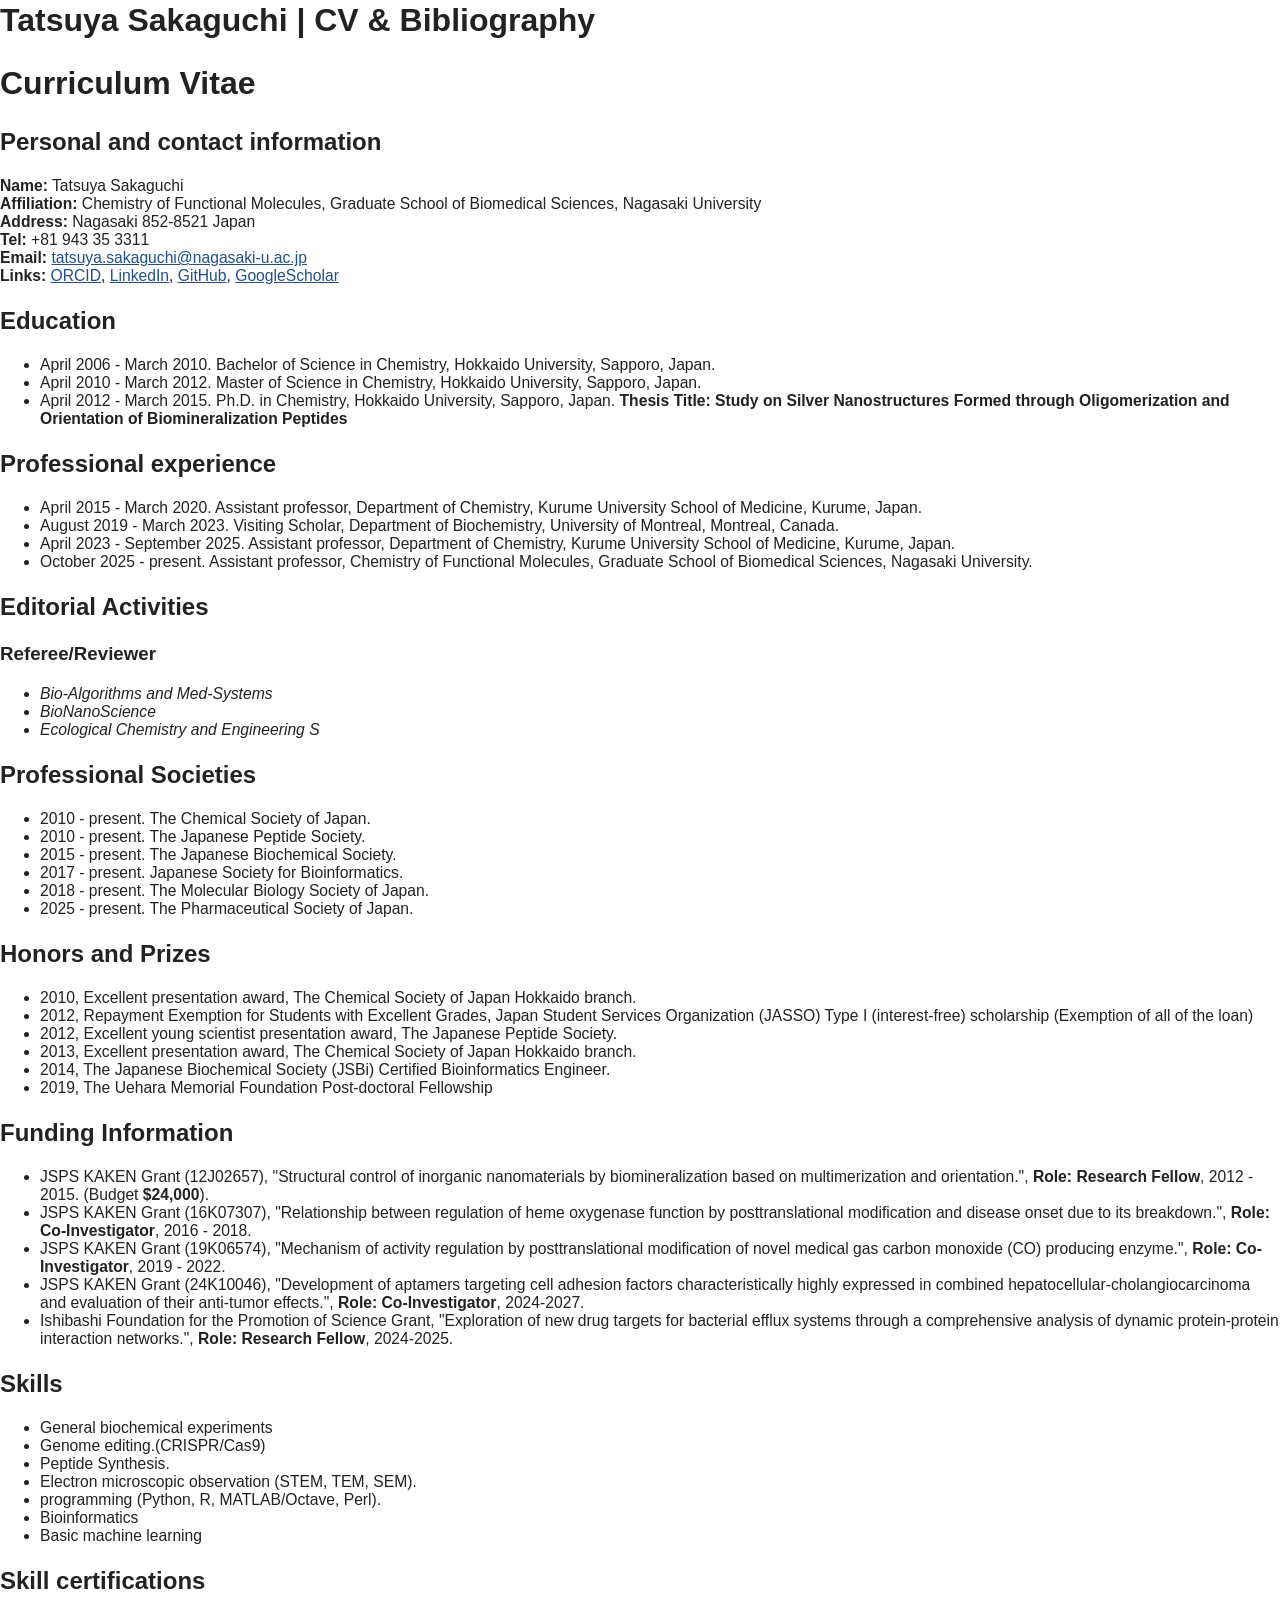
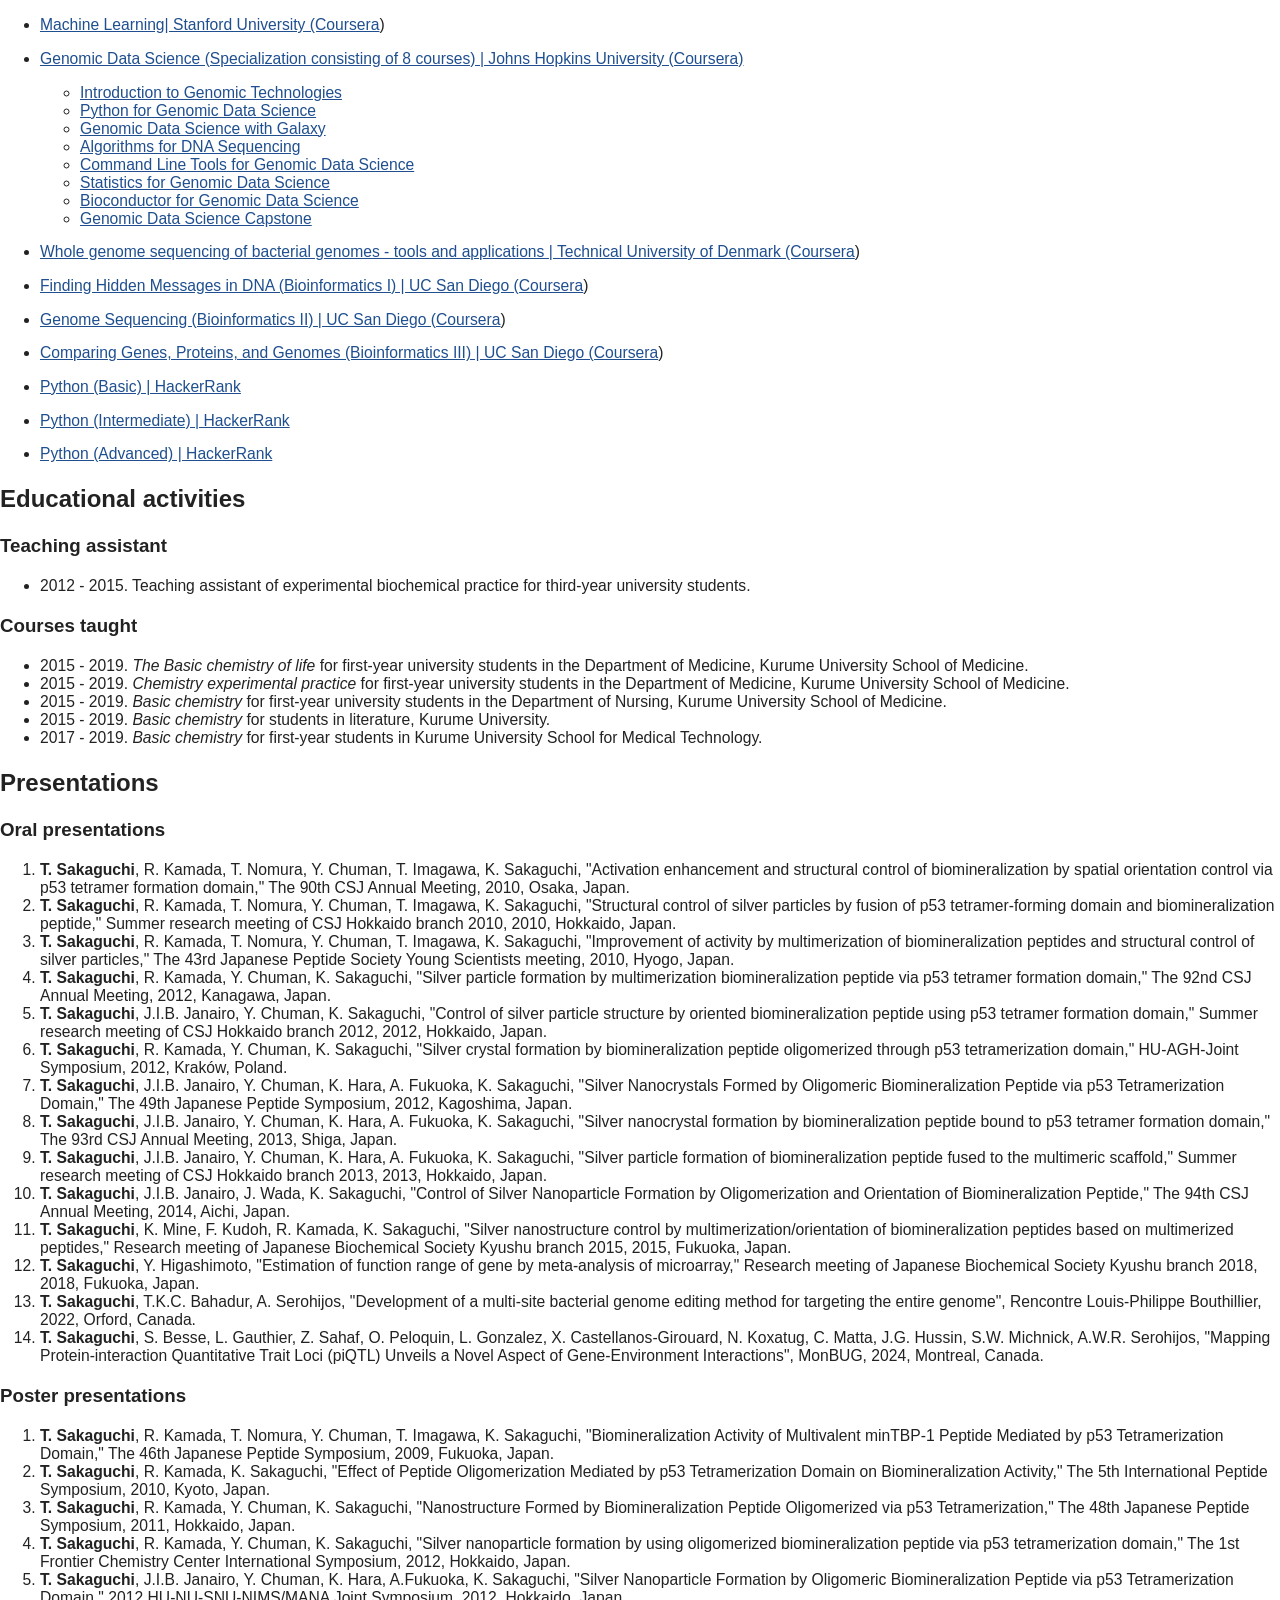
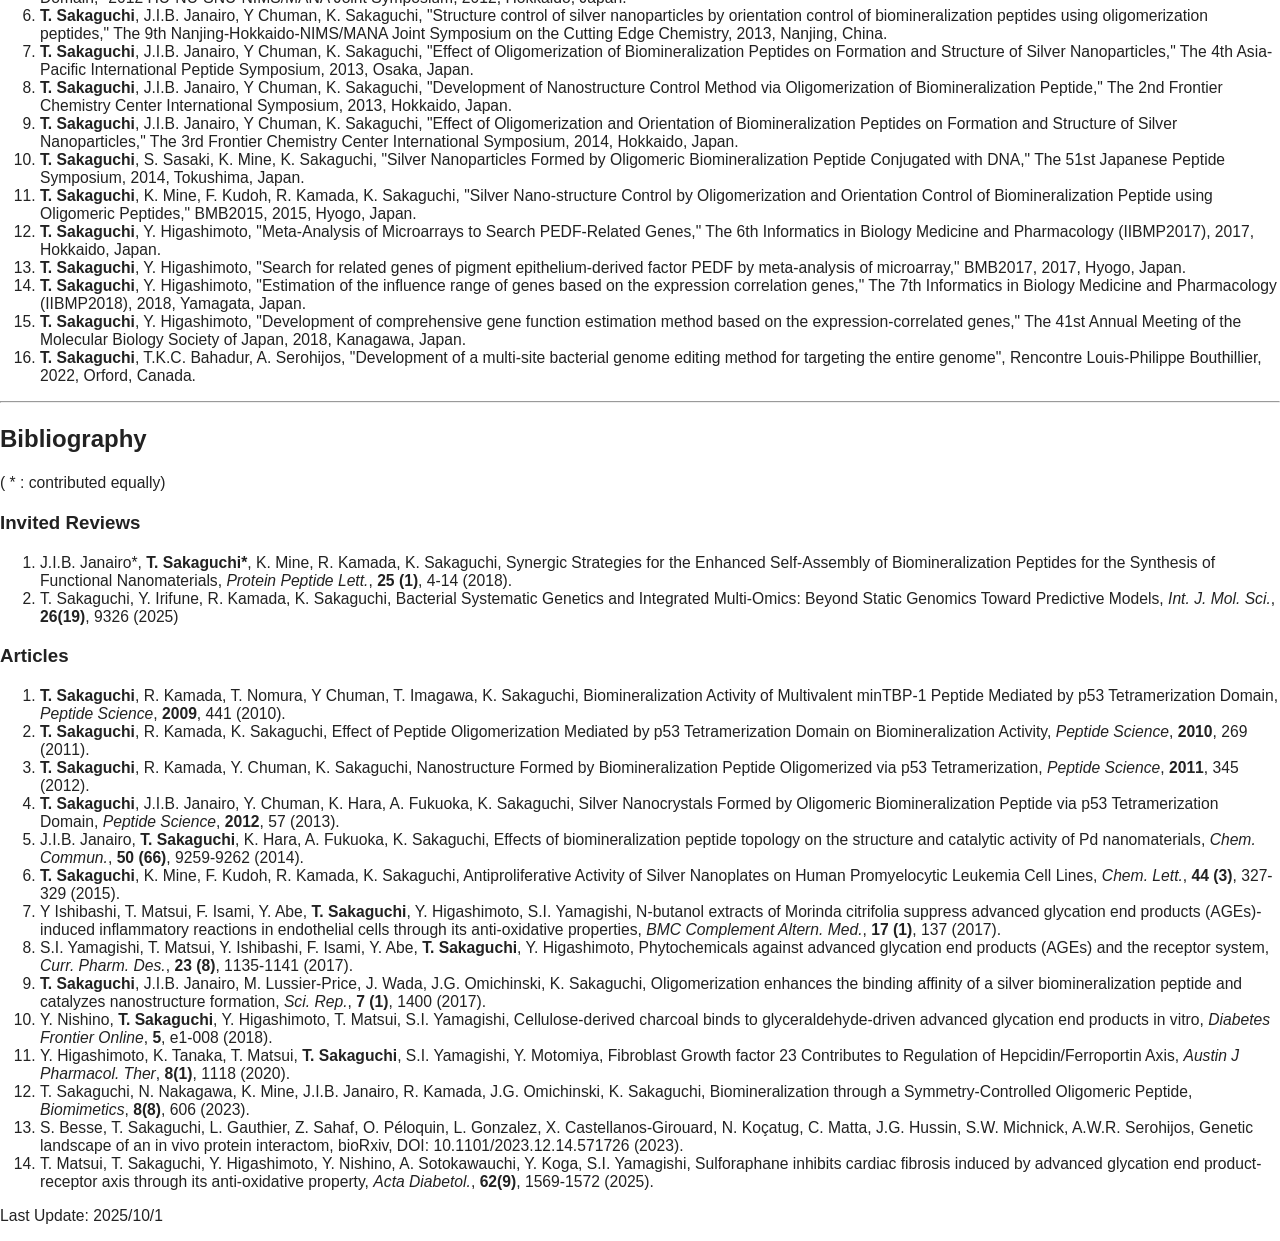
==== cv.html @ 6a6b0a1c "Auto-update cv.html from CV_Bib.md" ====
<!DOCTYPE html>
<html xmlns="http://www.w3.org/1999/xhtml" lang="" xml:lang="">
<head>
  <meta charset="utf-8" />
  <meta name="generator" content="pandoc" />
  <meta name="viewport" content="width=device-width, initial-scale=1.0, user-scalable=yes" />
  <title>Tatsuya Sakaguchi | CV &amp; Bibliography</title>
  <style>
    code{white-space: pre-wrap;}
    span.smallcaps{font-variant: small-caps;}
    div.columns{display: flex; gap: min(4vw, 1.5em);}
    div.column{flex: auto; overflow-x: auto;}
    div.hanging-indent{margin-left: 1.5em; text-indent: -1.5em;}
    /* The extra [class] is a hack that increases specificity enough to
       override a similar rule in reveal.js */
    ul.task-list[class]{list-style: none;}
    ul.task-list li input[type="checkbox"] {
      font-size: inherit;
      width: 0.8em;
      margin: 0 0.8em 0.2em -1.6em;
      vertical-align: middle;
    }
    .display.math{display: block; text-align: center; margin: 0.5rem auto;}
  </style>
  <link rel="stylesheet" href="cv.css" />
</head>
<body>
<header id="title-block-header">
<h1 class="title">Tatsuya Sakaguchi | CV &amp; Bibliography</h1>
</header>
<h1 id="curriculum-vitae">Curriculum Vitae</h1>
<h2 id="personal-and-contact-information">Personal and contact
information</h2>
<p><strong>Name:</strong> Tatsuya Sakaguchi<br />
<strong>Affiliation:</strong> Chemistry of Functional Molecules,
Graduate School of Biomedical Sciences, Nagasaki University<br />
<strong>Address:</strong> Nagasaki 852-8521 Japan<br />
<strong>Tel:</strong> +81 943 35 3311<br />
<strong>Email:</strong> <a
href="mailto:tatsuya.sakaguchi@nagasaki-u.ac.jp">tatsuya.sakaguchi@nagasaki-u.ac.jp</a><br />
<strong>Links:</strong> <a
href="https://orcid.org/0000-0002-5899-9297">ORCID</a>, <a
href="www.linkedin.com/in/tatsuya-sakauchi">LinkedIn</a>, <a
href="https://github.com/ttyskg">GitHub</a>, <a
href="https://scholar.google.co.jp/citations?user=iegt9uoAAAAJ">GoogleScholar</a></p>
<h2 id="education">Education</h2>
<ul>
<li>April 2006 - March 2010. Bachelor of Science in Chemistry, Hokkaido
University, Sapporo, Japan.</li>
<li>April 2010 - March 2012. Master of Science in Chemistry, Hokkaido
University, Sapporo, Japan.</li>
<li>April 2012 - March 2015. Ph.D. in Chemistry, Hokkaido University,
Sapporo, Japan. <strong>Thesis Title: Study on Silver Nanostructures
Formed through Oligomerization and Orientation of Biomineralization
Peptides</strong></li>
</ul>
<h2 id="professional-experience">Professional experience</h2>
<ul>
<li>April 2015 - March 2020. Assistant professor, Department of
Chemistry, Kurume University School of Medicine, Kurume, Japan.</li>
<li>August 2019 - March 2023. Visiting Scholar, Department of
Biochemistry, University of Montreal, Montreal, Canada.</li>
<li>April 2023 - September 2025. Assistant professor, Department of
Chemistry, Kurume University School of Medicine, Kurume, Japan.</li>
<li>October 2025 - present. Assistant professor, Chemistry of Functional
Molecules, Graduate School of Biomedical Sciences, Nagasaki
University.</li>
</ul>
<h2 id="editorial-activities">Editorial Activities</h2>
<h3 id="refereereviewer">Referee/Reviewer</h3>
<ul>
<li><em>Bio-Algorithms and Med-Systems</em></li>
<li><em>BioNanoScience</em></li>
<li><em>Ecological Chemistry and Engineering S</em></li>
</ul>
<h2 id="professional-societies">Professional Societies</h2>
<ul>
<li>2010 - present. The Chemical Society of Japan.</li>
<li>2010 - present. The Japanese Peptide Society.</li>
<li>2015 - present. The Japanese Biochemical Society.</li>
<li>2017 - present. Japanese Society for Bioinformatics.</li>
<li>2018 - present. The Molecular Biology Society of Japan.</li>
<li>2025 - present. The Pharmaceutical Society of Japan.</li>
</ul>
<h2 id="honors-and-prizes">Honors and Prizes</h2>
<ul>
<li>2010, Excellent presentation award, The Chemical Society of Japan
Hokkaido branch.</li>
<li>2012, Repayment Exemption for Students with Excellent Grades, Japan
Student Services Organization (JASSO) Type I (interest-free) scholarship
(Exemption of all of the loan)</li>
<li>2012, Excellent young scientist presentation award, The Japanese
Peptide Society.</li>
<li>2013, Excellent presentation award, The Chemical Society of Japan
Hokkaido branch.</li>
<li>2014, The Japanese Biochemical Society (JSBi) Certified
Bioinformatics Engineer.</li>
<li>2019, The Uehara Memorial Foundation Post-doctoral Fellowship</li>
</ul>
<h2 id="funding-information">Funding Information</h2>
<ul>
<li>JSPS KAKEN Grant (12J02657), "Structural control of inorganic
nanomaterials by biomineralization based on multimerization and
orientation.", <strong>Role: Research Fellow</strong>, 2012 - 2015.
(Budget <strong>$24,000</strong>).</li>
<li>JSPS KAKEN Grant (16K07307), "Relationship between regulation of
heme oxygenase function by posttranslational modification and disease
onset due to its breakdown.", <strong>Role: Co-Investigator</strong>,
2016 - 2018.</li>
<li>JSPS KAKEN Grant (19K06574), "Mechanism of activity regulation by
posttranslational modification of novel medical gas carbon monoxide (CO)
producing enzyme.", <strong>Role: Co-Investigator</strong>, 2019 -
2022.</li>
<li>JSPS KAKEN Grant (24K10046), "Development of aptamers targeting cell
adhesion factors characteristically highly expressed in combined
hepatocellular-cholangiocarcinoma and evaluation of their anti-tumor
effects.", <strong>Role: Co-Investigator</strong>, 2024-2027.</li>
<li>Ishibashi Foundation for the Promotion of Science Grant,
"Exploration of new drug targets for bacterial efflux systems through a
comprehensive analysis of dynamic protein-protein interaction
networks.", <strong>Role: Research Fellow</strong>, 2024-2025.</li>
</ul>
<h2 id="skills">Skills</h2>
<ul>
<li>General biochemical experiments</li>
<li>Genome editing.(CRISPR/Cas9)</li>
<li>Peptide Synthesis.</li>
<li>Electron microscopic observation (STEM, TEM, SEM).</li>
<li>programming (Python, R, MATLAB/Octave, Perl).</li>
<li>Bioinformatics</li>
<li>Basic machine learning</li>
</ul>
<h2 id="skill-certifications">Skill certifications</h2>
<ul>
<li><p><a
href="https://coursera.org/share/555e13f5c53b39d1564565a2376989f5">Machine
Learning| Stanford University (Coursera</a>)</p></li>
<li><p><a
href="https://coursera.org/share/0026b1db160a0f51dc5f18ba1e37bf10">Genomic
Data Science (Specialization consisting of 8 courses) | Johns Hopkins
University (Coursera)</a></p>
<ul>
<li><a
href="https://coursera.org/share/411399ad0ecf6afc83c25c286084ff5a">Introduction
to Genomic Technologies</a></li>
<li><a
href="https://coursera.org/share/435c62140ab21e4fa44a3760c6d1917c">Python
for Genomic Data Science</a></li>
<li><a
href="https://coursera.org/share/256ee3ba4477d8e5677bbd53b7688507">Genomic
Data Science with Galaxy</a></li>
<li><a
href="https://coursera.org/share/c247a90bef0ff24123c1c92ca2355e63">Algorithms
for DNA Sequencing</a></li>
<li><a
href="https://coursera.org/share/38b8c677314f036ce00c96ff87b96974">Command
Line Tools for Genomic Data Science</a></li>
<li><a
href="https://coursera.org/share/56e97c549a8aa336c4c48452f6c55dfa">Statistics
for Genomic Data Science</a></li>
<li><a
href="https://coursera.org/share/39947489026dad5bf0b75387b51fec2c">Bioconductor
for Genomic Data Science</a></li>
<li><a
href="https://coursera.org/share/0026b1db160a0f51dc5f18ba1e37bf10">Genomic
Data Science Capstone</a></li>
</ul></li>
<li><p><a
href="https://coursera.org/share/84c2e4783d71bb0bf38361c0967fff62">Whole
genome sequencing of bacterial genomes - tools and applications |
Technical University of Denmark (Coursera</a>)</p></li>
<li><p><a
href="https://coursera.org/share/7b7e7c73d77ac5893320697e92bee8b4">Finding
Hidden Messages in DNA (Bioinformatics I) | UC San Diego
(Coursera</a>)</p></li>
<li><p><a
href="https://coursera.org/share/50fd806c52b1050c6b750eed9b25a455">Genome
Sequencing (Bioinformatics II) | UC San Diego (Coursera</a>)</p></li>
<li><p><a
href="https://coursera.org/share/f47397903c3accbe3626493d7ee947cf">Comparing
Genes, Proteins, and Genomes (Bioinformatics III) | UC San Diego
(Coursera</a>)</p></li>
<li><p><a
href="https://www.hackerrank.com/certificates/8d0935bc870d">Python
(Basic) | HackerRank</a></p></li>
<li><p><a
href="https://www.hackerrank.com/certificates/78582e40bc74">Python
(Intermediate) | HackerRank</a></p></li>
<li><p><a
href="https://www.hackerrank.com/certificates/1b8d7ac1b7f7">Python
(Advanced) | HackerRank</a></p></li>
</ul>
<h2 id="educational-activities">Educational activities</h2>
<h3 id="teaching-assistant">Teaching assistant</h3>
<ul>
<li>2012 - 2015. Teaching assistant of experimental biochemical practice
for third-year university students.</li>
</ul>
<h3 id="courses-taught">Courses taught</h3>
<ul>
<li>2015 - 2019. <em>The Basic chemistry of life</em> for first-year
university students in the Department of Medicine, Kurume University
School of Medicine.</li>
<li>2015 - 2019. <em>Chemistry experimental practice</em> for first-year
university students in the Department of Medicine, Kurume University
School of Medicine.</li>
<li>2015 - 2019. <em>Basic chemistry</em> for first-year university
students in the Department of Nursing, Kurume University School of
Medicine.</li>
<li>2015 - 2019. <em>Basic chemistry</em> for students in literature,
Kurume University.</li>
<li>2017 - 2019. <em>Basic chemistry</em> for first-year students in
Kurume University School for Medical Technology.</li>
</ul>
<h2 id="presentations">Presentations</h2>
<h3 id="oral-presentations">Oral presentations</h3>
<ol type="1">
<li><strong>T. Sakaguchi</strong>, R. Kamada, T. Nomura, Y. Chuman, T.
Imagawa, K. Sakaguchi, "Activation enhancement and structural control of
biomineralization by spatial orientation control via p53 tetramer
formation domain," The 90th CSJ Annual Meeting, 2010, Osaka, Japan.</li>
<li><strong>T. Sakaguchi</strong>, R. Kamada, T. Nomura, Y. Chuman, T.
Imagawa, K. Sakaguchi, "Structural control of silver particles by fusion
of p53 tetramer-forming domain and biomineralization peptide," Summer
research meeting of CSJ Hokkaido branch 2010, 2010, Hokkaido,
Japan.</li>
<li><strong>T. Sakaguchi</strong>, R. Kamada, T. Nomura, Y. Chuman, T.
Imagawa, K. Sakaguchi, "Improvement of activity by multimerization of
biomineralization peptides and structural control of silver particles,"
The 43rd Japanese Peptide Society Young Scientists meeting, 2010, Hyogo,
Japan.</li>
<li><strong>T. Sakaguchi</strong>, R. Kamada, Y. Chuman, K. Sakaguchi,
"Silver particle formation by multimerization biomineralization peptide
via p53 tetramer formation domain," The 92nd CSJ Annual Meeting, 2012,
Kanagawa, Japan.</li>
<li><strong>T. Sakaguchi</strong>, J.I.B. Janairo, Y. Chuman, K.
Sakaguchi, "Control of silver particle structure by oriented
biomineralization peptide using p53 tetramer formation domain," Summer
research meeting of CSJ Hokkaido branch 2012, 2012, Hokkaido,
Japan.</li>
<li><strong>T. Sakaguchi</strong>, R. Kamada, Y. Chuman, K. Sakaguchi,
"Silver crystal formation by biomineralization peptide oligomerized
through p53 tetramerization domain," HU-AGH-Joint Symposium, 2012,
Kraków, Poland.</li>
<li><strong>T. Sakaguchi</strong>, J.I.B. Janairo, Y. Chuman, K. Hara,
A. Fukuoka, K. Sakaguchi, "Silver Nanocrystals Formed by Oligomeric
Biomineralization Peptide via p53 Tetramerization Domain," The 49th
Japanese Peptide Symposium, 2012, Kagoshima, Japan.</li>
<li><strong>T. Sakaguchi</strong>, J.I.B. Janairo, Y. Chuman, K. Hara,
A. Fukuoka, K. Sakaguchi, "Silver nanocrystal formation by
biomineralization peptide bound to p53 tetramer formation domain," The
93rd CSJ Annual Meeting, 2013, Shiga, Japan.</li>
<li><strong>T. Sakaguchi</strong>, J.I.B. Janairo, Y. Chuman, K. Hara,
A. Fukuoka, K. Sakaguchi, "Silver particle formation of
biomineralization peptide fused to the multimeric scaffold," Summer
research meeting of CSJ Hokkaido branch 2013, 2013, Hokkaido,
Japan.</li>
<li><strong>T. Sakaguchi</strong>, J.I.B. Janairo, J. Wada, K.
Sakaguchi, "Control of Silver Nanoparticle Formation by Oligomerization
and Orientation of Biomineralization Peptide," The 94th CSJ Annual
Meeting, 2014, Aichi, Japan.</li>
<li><strong>T. Sakaguchi</strong>, K. Mine, F. Kudoh, R. Kamada, K.
Sakaguchi, "Silver nanostructure control by multimerization/orientation
of biomineralization peptides based on multimerized peptides," Research
meeting of Japanese Biochemical Society Kyushu branch 2015, 2015,
Fukuoka, Japan.</li>
<li><strong>T. Sakaguchi</strong>, Y. Higashimoto, "Estimation of
function range of gene by meta-analysis of microarray," Research meeting
of Japanese Biochemical Society Kyushu branch 2018, 2018, Fukuoka,
Japan.</li>
<li><strong>T. Sakaguchi</strong>, T.K.C. Bahadur, A. Serohijos,
"Development of a multi-site bacterial genome editing method for
targeting the entire genome", Rencontre Louis-Philippe Bouthillier,
2022, Orford, Canada.</li>
<li><strong>T. Sakaguchi</strong>, S. Besse, L. Gauthier, Z. Sahaf, O.
Peloquin, L. Gonzalez, X. Castellanos-Girouard, N. Koxatug, C. Matta,
J.G. Hussin, S.W. Michnick, A.W.R. Serohijos, "Mapping
Protein-interaction Quantitative Trait Loci (piQTL) Unveils a Novel
Aspect of Gene-Environment Interactions", MonBUG, 2024, Montreal,
Canada.</li>
</ol>
<h3 id="poster-presentations">Poster presentations</h3>
<ol type="1">
<li><strong>T. Sakaguchi</strong>, R. Kamada, T. Nomura, Y. Chuman, T.
Imagawa, K. Sakaguchi, "Biomineralization Activity of Multivalent
minTBP-1 Peptide Mediated by p53 Tetramerization Domain," The 46th
Japanese Peptide Symposium, 2009, Fukuoka, Japan.</li>
<li><strong>T. Sakaguchi</strong>, R. Kamada, K. Sakaguchi, "Effect of
Peptide Oligomerization Mediated by p53 Tetramerization Domain on
Biomineralization Activity," The 5th International Peptide Symposium,
2010, Kyoto, Japan.</li>
<li><strong>T. Sakaguchi</strong>, R. Kamada, Y. Chuman, K. Sakaguchi,
"Nanostructure Formed by Biomineralization Peptide Oligomerized via p53
Tetramerization," The 48th Japanese Peptide Symposium, 2011, Hokkaido,
Japan.</li>
<li><strong>T. Sakaguchi</strong>, R. Kamada, Y. Chuman, K. Sakaguchi,
"Silver nanoparticle formation by using oligomerized biomineralization
peptide via p53 tetramerization domain," The 1st Frontier Chemistry
Center International Symposium, 2012, Hokkaido, Japan.</li>
<li><strong>T. Sakaguchi</strong>, J.I.B. Janairo, Y. Chuman, K. Hara,
A.Fukuoka, K. Sakaguchi, "Silver Nanoparticle Formation by Oligomeric
Biomineralization Peptide via p53 Tetramerization Domain," 2012
HU-NU-SNU-NIMS/MANA Joint Symposium, 2012, Hokkaido, Japan.</li>
<li><strong>T. Sakaguchi</strong>, J.I.B. Janairo, Y Chuman, K.
Sakaguchi, "Structure control of silver nanoparticles by orientation
control of biomineralization peptides using oligomerization peptides,"
The 9th Nanjing-Hokkaido-NIMS/MANA Joint Symposium on the Cutting Edge
Chemistry, 2013, Nanjing, China.</li>
<li><strong>T. Sakaguchi</strong>, J.I.B. Janairo, Y Chuman, K.
Sakaguchi, "Effect of Oligomerization of Biomineralization Peptides on
Formation and Structure of Silver Nanoparticles," The 4th Asia-Pacific
International Peptide Symposium, 2013, Osaka, Japan.</li>
<li><strong>T. Sakaguchi</strong>, J.I.B. Janairo, Y Chuman, K.
Sakaguchi, "Development of Nanostructure Control Method via
Oligomerization of Biomineralization Peptide," The 2nd Frontier
Chemistry Center International Symposium, 2013, Hokkaido, Japan.</li>
<li><strong>T. Sakaguchi</strong>, J.I.B. Janairo, Y Chuman, K.
Sakaguchi, "Effect of Oligomerization and Orientation of
Biomineralization Peptides on Formation and Structure of Silver
Nanoparticles," The 3rd Frontier Chemistry Center International
Symposium, 2014, Hokkaido, Japan.</li>
<li><strong>T. Sakaguchi</strong>, S. Sasaki, K. Mine, K. Sakaguchi,
"Silver Nanoparticles Formed by Oligomeric Biomineralization Peptide
Conjugated with DNA," The 51st Japanese Peptide Symposium, 2014,
Tokushima, Japan.</li>
<li><strong>T. Sakaguchi</strong>, K. Mine, F. Kudoh, R. Kamada, K.
Sakaguchi, "Silver Nano-structure Control by Oligomerization and
Orientation Control of Biomineralization Peptide using Oligomeric
Peptides," BMB2015, 2015, Hyogo, Japan.</li>
<li><strong>T. Sakaguchi</strong>, Y. Higashimoto, "Meta-Analysis of
Microarrays to Search PEDF-Related Genes," The 6th Informatics in
Biology Medicine and Pharmacology (IIBMP2017), 2017, Hokkaido,
Japan.</li>
<li><strong>T. Sakaguchi</strong>, Y. Higashimoto, "Search for related
genes of pigment epithelium-derived factor PEDF by meta-analysis of
microarray," BMB2017, 2017, Hyogo, Japan.</li>
<li><strong>T. Sakaguchi</strong>, Y. Higashimoto, "Estimation of the
influence range of genes based on the expression correlation genes," The
7th Informatics in Biology Medicine and Pharmacology (IIBMP2018), 2018,
Yamagata, Japan.</li>
<li><strong>T. Sakaguchi</strong>, Y. Higashimoto, "Development of
comprehensive gene function estimation method based on the
expression-correlated genes," The 41st Annual Meeting of the Molecular
Biology Society of Japan, 2018, Kanagawa, Japan.</li>
<li><strong>T. Sakaguchi</strong>, T.K.C. Bahadur, A. Serohijos,
"Development of a multi-site bacterial genome editing method for
targeting the entire genome", Rencontre Louis-Philippe Bouthillier,
2022, Orford, Canada.</li>
</ol>
<hr />
<h2 id="bibliography">Bibliography</h2>
<p>( * : contributed equally)</p>
<h3 id="invited-reviews">Invited Reviews</h3>
<ol type="1">
<li>J.I.B. Janairo*, <strong>T. Sakaguchi*</strong>, K. Mine, R. Kamada,
K. Sakaguchi, Synergic Strategies for the Enhanced Self-Assembly of
Biomineralization Peptides for the Synthesis of Functional
Nanomaterials, <em>Protein Peptide Lett.</em>, <strong>25 (1)</strong>,
4-14 (2018).</li>
<li>T. Sakaguchi, Y. Irifune, R. Kamada, K. Sakaguchi, Bacterial
Systematic Genetics and Integrated Multi-Omics: Beyond Static Genomics
Toward Predictive Models, <em>Int. J. Mol. Sci.</em>,
<strong>26(19)</strong>, 9326 (2025)</li>
</ol>
<h3 id="articles">Articles</h3>
<ol type="1">
<li><strong>T. Sakaguchi</strong>, R. Kamada, T. Nomura, Y Chuman, T.
Imagawa, K. Sakaguchi, Biomineralization Activity of Multivalent
minTBP-1 Peptide Mediated by p53 Tetramerization Domain, <em>Peptide
Science</em>, <strong>2009</strong>, 441 (2010).</li>
<li><strong>T. Sakaguchi</strong>, R. Kamada, K. Sakaguchi, Effect of
Peptide Oligomerization Mediated by p53 Tetramerization Domain on
Biomineralization Activity, <em>Peptide Science</em>,
<strong>2010</strong>, 269 (2011).</li>
<li><strong>T. Sakaguchi</strong>, R. Kamada, Y. Chuman, K. Sakaguchi,
Nanostructure Formed by Biomineralization Peptide Oligomerized via p53
Tetramerization, <em>Peptide Science</em>, <strong>2011</strong>, 345
(2012).</li>
<li><strong>T. Sakaguchi</strong>, J.I.B. Janairo, Y. Chuman, K. Hara,
A. Fukuoka, K. Sakaguchi, Silver Nanocrystals Formed by Oligomeric
Biomineralization Peptide via p53 Tetramerization Domain, <em>Peptide
Science</em>, <strong>2012</strong>, 57 (2013).</li>
<li>J.I.B. Janairo, <strong>T. Sakaguchi</strong>, K. Hara, A. Fukuoka,
K. Sakaguchi, Effects of biomineralization peptide topology on the
structure and catalytic activity of Pd nanomaterials, <em>Chem.
Commun.</em>, <strong>50 (66)</strong>, 9259-9262 (2014).</li>
<li><strong>T. Sakaguchi</strong>, K. Mine, F. Kudoh, R. Kamada, K.
Sakaguchi, Antiproliferative Activity of Silver Nanoplates on Human
Promyelocytic Leukemia Cell Lines, <em>Chem. Lett.</em>, <strong>44
(3)</strong>, 327-329 (2015).</li>
<li>Y Ishibashi, T. Matsui, F. Isami, Y. Abe, <strong>T.
Sakaguchi</strong>, Y. Higashimoto, S.I. Yamagishi, N-butanol extracts
of Morinda citrifolia suppress advanced glycation end products
(AGEs)-induced inflammatory reactions in endothelial cells through its
anti-oxidative properties, <em>BMC Complement Altern. Med.</em>,
<strong>17 (1)</strong>, 137 (2017).</li>
<li>S.I. Yamagishi, T. Matsui, Y. Ishibashi, F. Isami, Y. Abe,
<strong>T. Sakaguchi</strong>, Y. Higashimoto, Phytochemicals against
advanced glycation end products (AGEs) and the receptor system,
<em>Curr. Pharm. Des.</em>, <strong>23 (8)</strong>, 1135-1141
(2017).</li>
<li><strong>T. Sakaguchi</strong>, J.I.B. Janairo, M. Lussier-Price, J.
Wada, J.G. Omichinski, K. Sakaguchi, Oligomerization enhances the
binding affinity of a silver biomineralization peptide and catalyzes
nanostructure formation, <em>Sci. Rep.</em>, <strong>7 (1)</strong>,
1400 (2017).</li>
<li>Y. Nishino, <strong>T. Sakaguchi</strong>, Y. Higashimoto, T.
Matsui, S.I. Yamagishi, Cellulose-derived charcoal binds to
glyceraldehyde-driven advanced glycation end products in vitro,
<em>Diabetes Frontier Online</em>, <strong>5</strong>, e1-008
(2018).</li>
<li>Y. Higashimoto, K. Tanaka, T. Matsui, <strong>T. Sakaguchi</strong>,
S.I. Yamagishi, Y. Motomiya, Fibroblast Growth factor 23 Contributes to
Regulation of Hepcidin/Ferroportin Axis, <em>Austin J Pharmacol.
Ther</em>, <strong>8(1)</strong>, 1118 (2020).</li>
<li>T. Sakaguchi, N. Nakagawa, K. Mine, J.I.B. Janairo, R. Kamada, J.G.
Omichinski, K. Sakaguchi, Biomineralization through a
Symmetry-Controlled Oligomeric Peptide, <em>Biomimetics</em>,
<strong>8(8)</strong>, 606 (2023).</li>
<li>S. Besse, T. Sakaguchi, L. Gauthier, Z. Sahaf, O. Péloquin, L.
Gonzalez, X. Castellanos-Girouard, N. Koçatug, C. Matta, J.G. Hussin,
S.W. Michnick, A.W.R. Serohijos, Genetic landscape of an in vivo protein
interactom, bioRxiv, DOI: 10.1101/2023.12.14.571726 (2023).</li>
<li>T. Matsui, T. Sakaguchi, Y. Higashimoto, Y. Nishino, A.
Sotokawauchi, Y. Koga, S.I. Yamagishi, Sulforaphane inhibits cardiac
fibrosis induced by advanced glycation end product-receptor axis through
its anti-oxidative property, <em>Acta Diabetol.</em>,
<strong>62(9)</strong>, 1569-1572 (2025).</li>
</ol>
<p>Last Update: 2025/10/1</p>
</body>
</html>
---- cv.css ----
* {
    box-sizing: border-box;
}

html,
body {
    margin: 0;
    padding: 0;
    background: #ffffff;
    color: #222222;
    font-family: -apple-system, BlinkMacSystemFont, "Segoe UI", Roboto, "Hiragino Sans", "Noto Sans JP", Arial, sans-serif;
}

main {
    max-width: 920px;
    margin: 0 auto;
    padding: 24px;
    line-height: 1.7;
}

h1,
h2,
h3 {
    line-height: 1.3;
}

h1 {
    margin-top: 0;
}

a {
    color: #1f4f8f;
}

p,
li {
    font-size: 0.98rem;
}

code {
    background: #f5f5f5;
    padding: 0.1em 0.3em;
    border-radius: 4px;
}

pre code {
    display: block;
    overflow-x: auto;
    padding: 12px;
}

@media (max-width: 600px) {
    main {
        padding: 16px;
    }
}
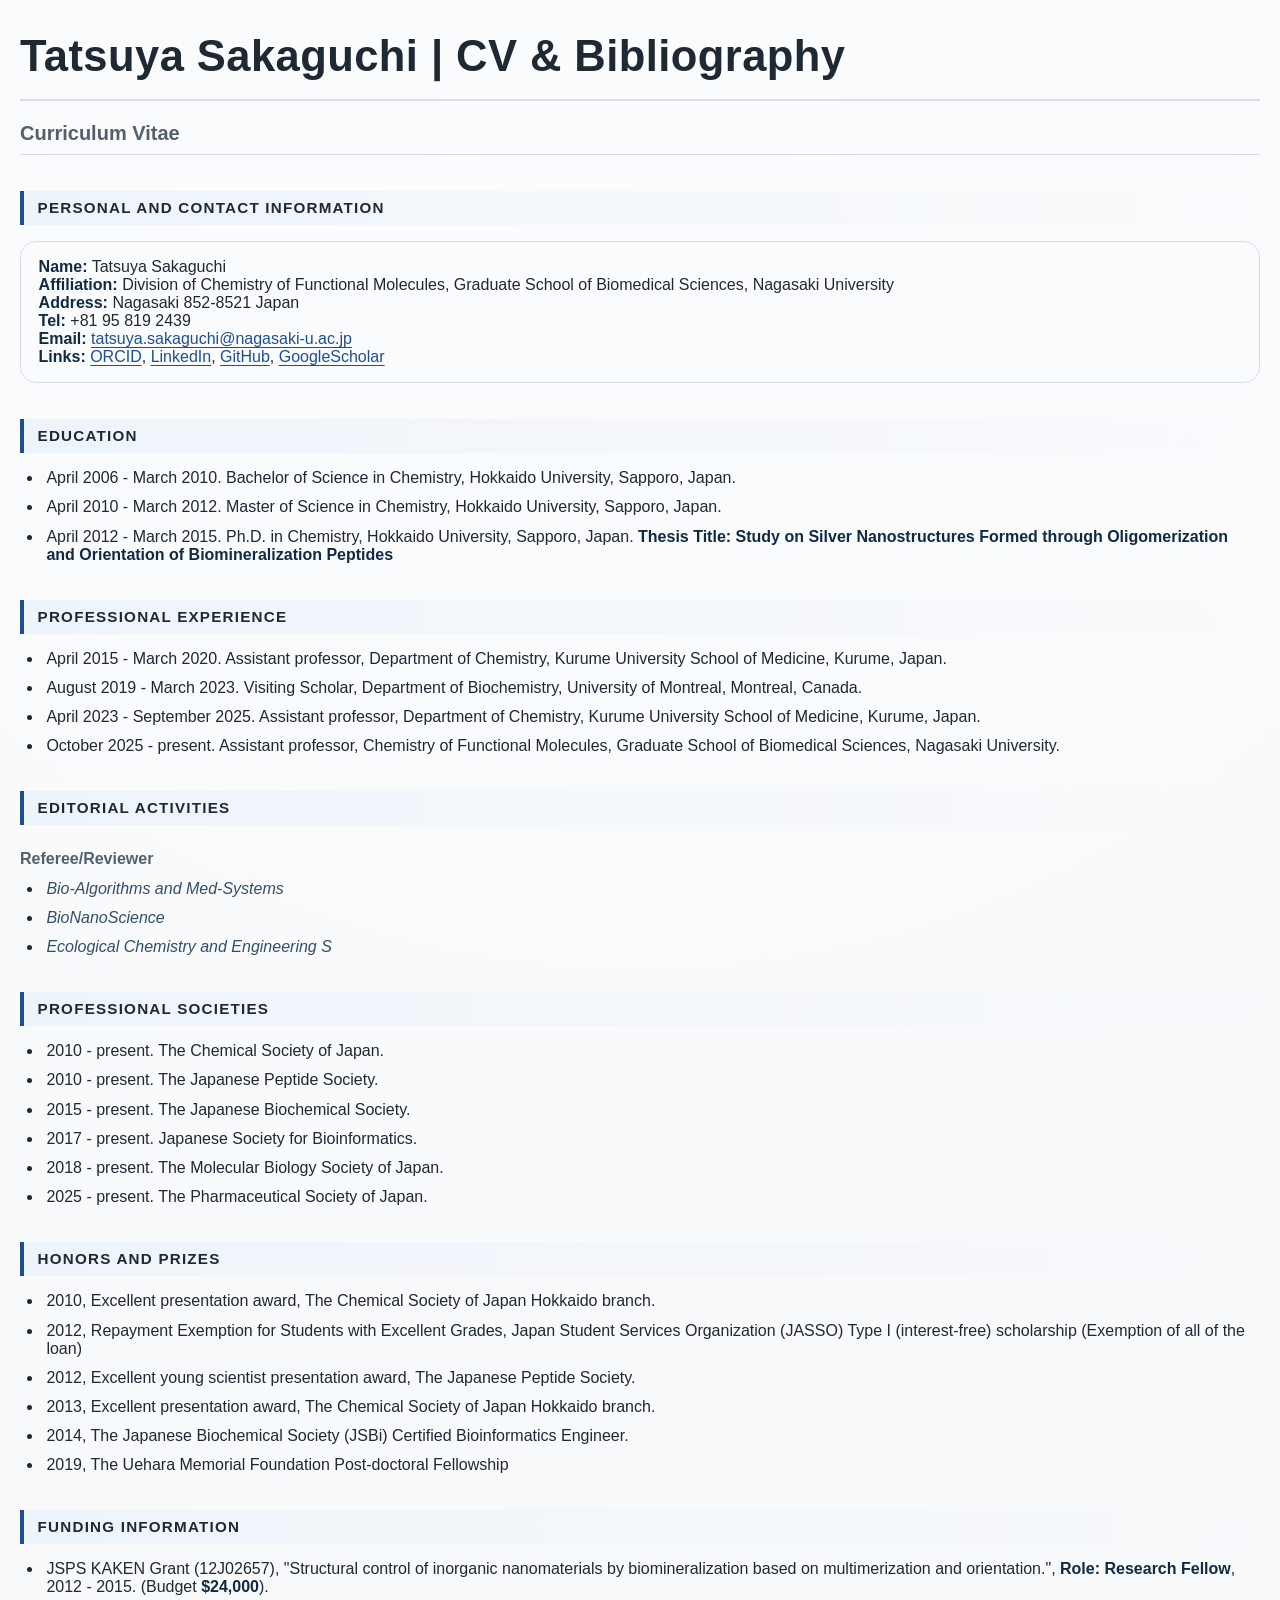
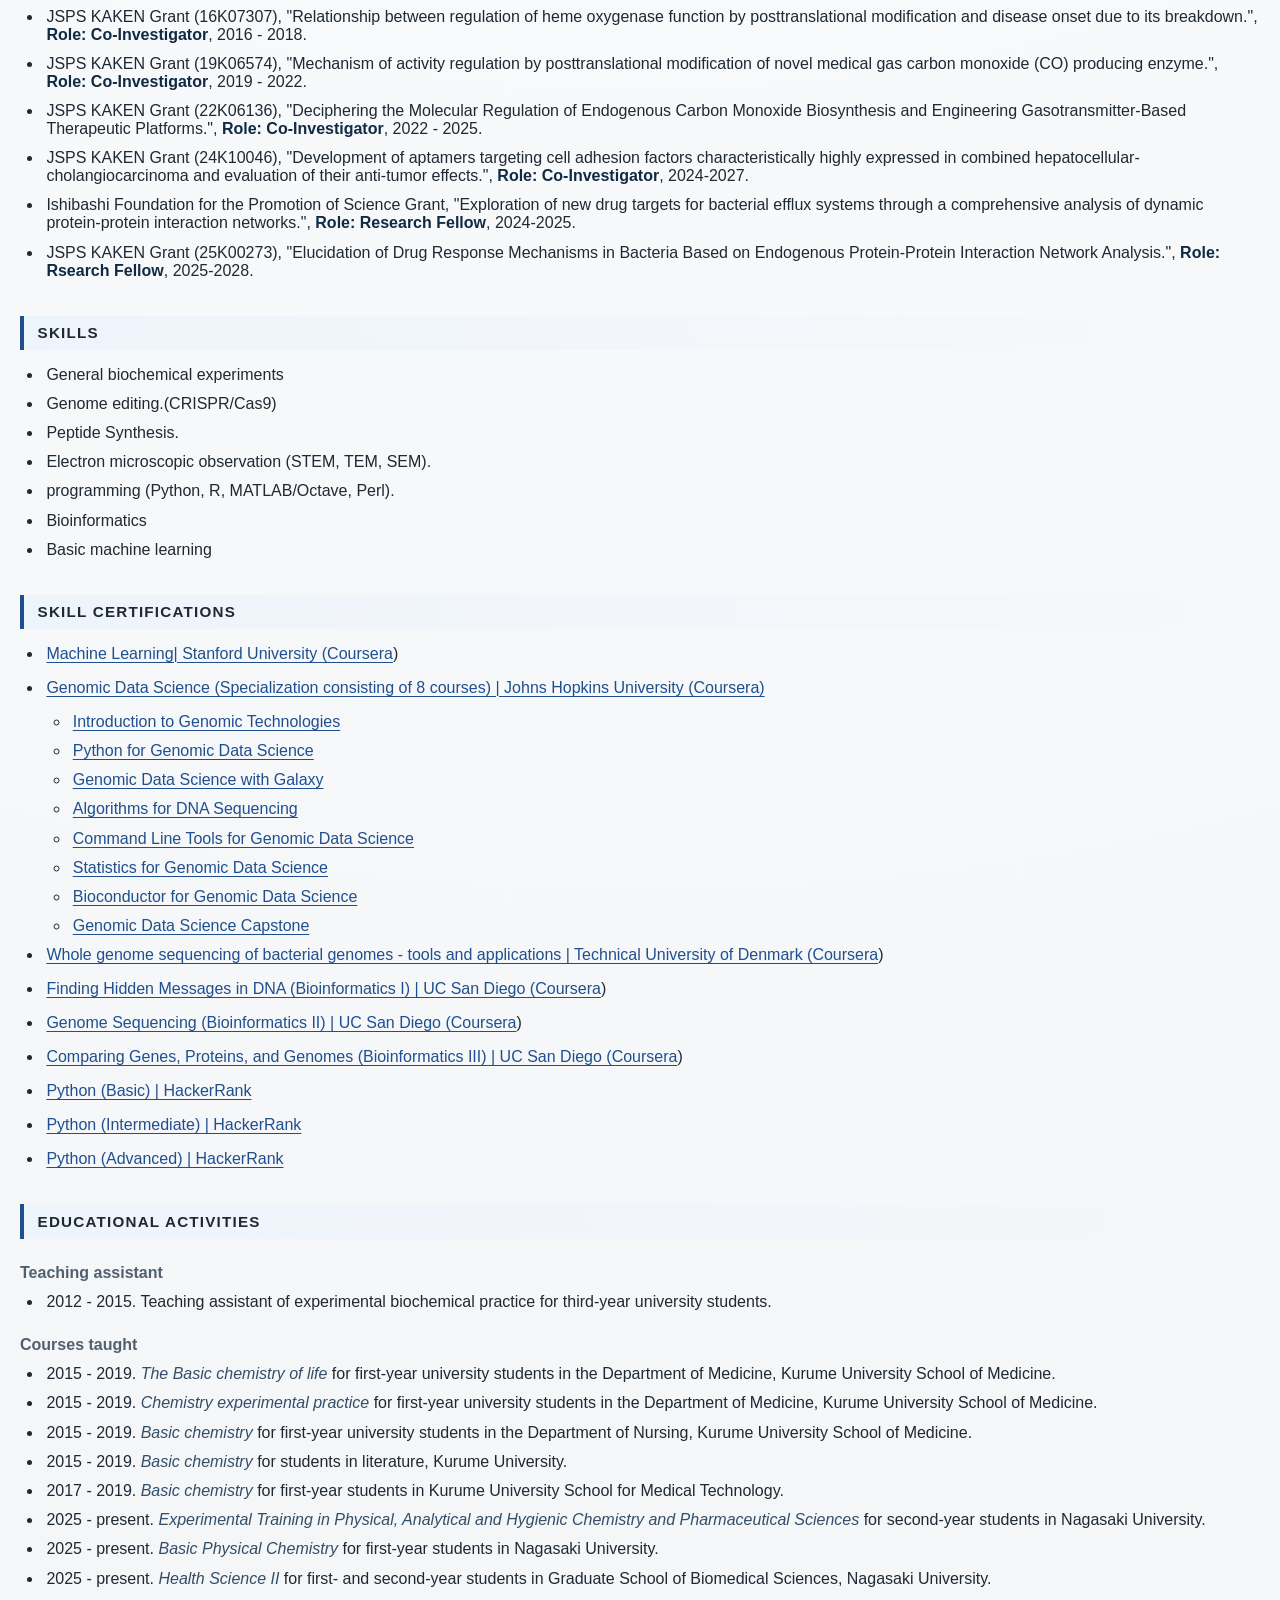
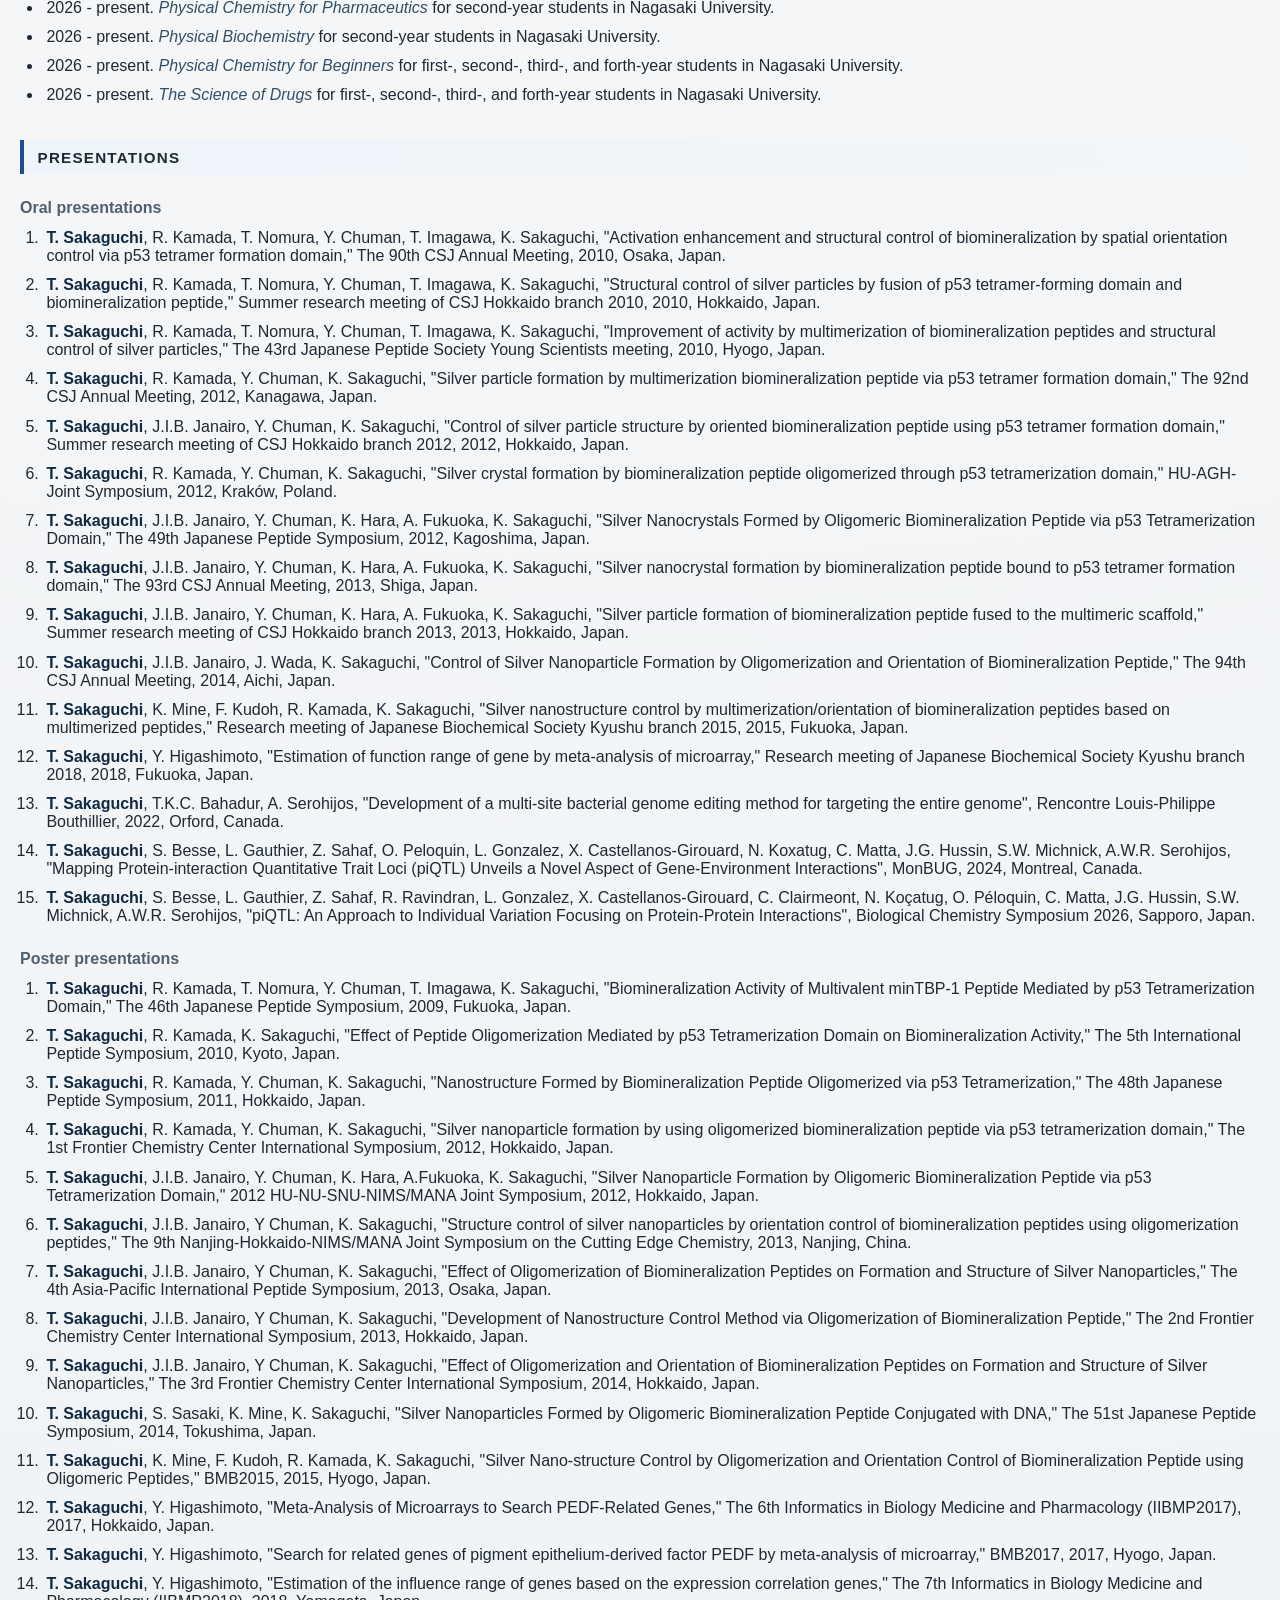
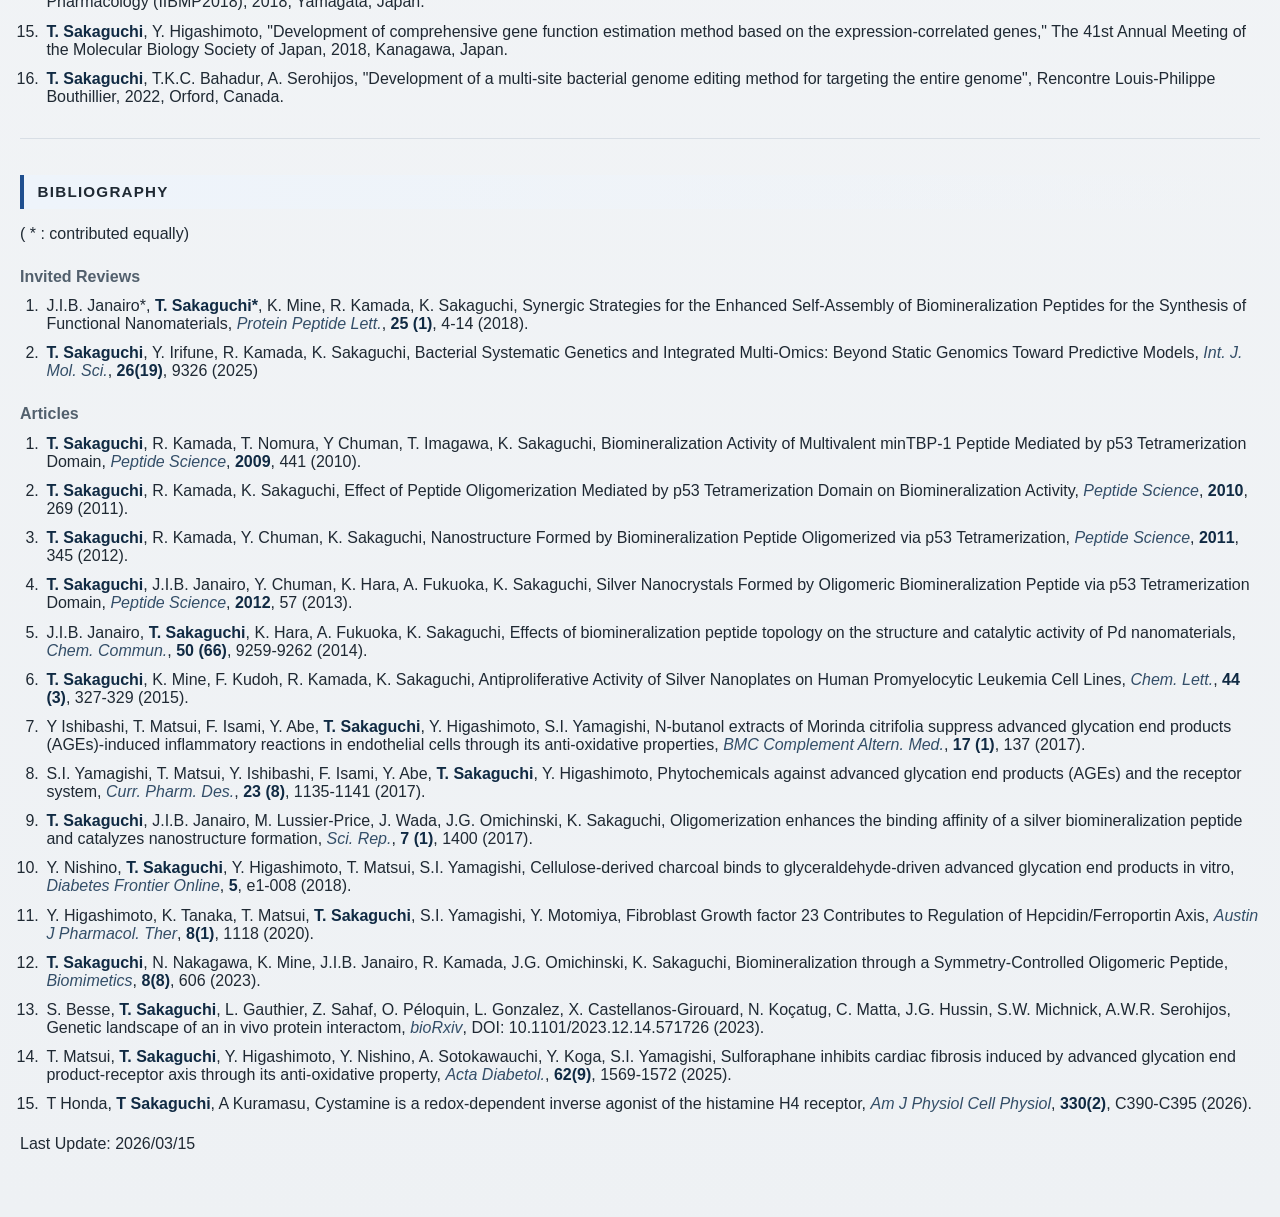
==== commit 0d0decde: "Auto-update cv.html from CV_Bib.md" ====
--- a/cv.html
+++ b/cv.html
@@ -32,10 +32,11 @@
 <h2 id="personal-and-contact-information">Personal and contact
 information</h2>
 <p><strong>Name:</strong> Tatsuya Sakaguchi<br />
-<strong>Affiliation:</strong> Chemistry of Functional Molecules,
-Graduate School of Biomedical Sciences, Nagasaki University<br />
+<strong>Affiliation:</strong> Division of Chemistry of Functional
+Molecules, Graduate School of Biomedical Sciences, Nagasaki
+University<br />
 <strong>Address:</strong> Nagasaki 852-8521 Japan<br />
-<strong>Tel:</strong> +81 943 35 3311<br />
+<strong>Tel:</strong> +81 95 819 2439<br />
 <strong>Email:</strong> <a
 href="mailto:tatsuya.sakaguchi@nagasaki-u.ac.jp">tatsuya.sakaguchi@nagasaki-u.ac.jp</a><br />
 <strong>Links:</strong> <a
@@ -111,6 +112,10 @@
 posttranslational modification of novel medical gas carbon monoxide (CO)
 producing enzyme.", <strong>Role: Co-Investigator</strong>, 2019 -
 2022.</li>
+<li>JSPS KAKEN Grant (22K06136), "Deciphering the Molecular Regulation
+of Endogenous Carbon Monoxide Biosynthesis and Engineering
+Gasotransmitter-Based Therapeutic Platforms.", <strong>Role:
+Co-Investigator</strong>, 2022 - 2025.</li>
 <li>JSPS KAKEN Grant (24K10046), "Development of aptamers targeting cell
 adhesion factors characteristically highly expressed in combined
 hepatocellular-cholangiocarcinoma and evaluation of their anti-tumor
@@ -119,6 +124,10 @@
 "Exploration of new drug targets for bacterial efflux systems through a
 comprehensive analysis of dynamic protein-protein interaction
 networks.", <strong>Role: Research Fellow</strong>, 2024-2025.</li>
+<li>JSPS KAKEN Grant (25K00273), "Elucidation of Drug Response
+Mechanisms in Bacteria Based on Endogenous Protein-Protein Interaction
+Network Analysis.", <strong>Role: Rsearch Fellow</strong>,
+2025-2028.</li>
 </ul>
 <h2 id="skills">Skills</h2>
 <ul>
@@ -211,6 +220,23 @@
 Kurume University.</li>
 <li>2017 - 2019. <em>Basic chemistry</em> for first-year students in
 Kurume University School for Medical Technology.</li>
+<li>2025 - present. <em>Experimental Training in Physical, Analytical
+and Hygienic Chemistry and Pharmaceutical Sciences</em> for second-year
+students in Nagasaki University.</li>
+<li>2025 - present. <em>Basic Physical Chemistry</em> for first-year
+students in Nagasaki University.</li>
+<li>2025 - present. <em>Health Science II</em> for first- and
+second-year students in Graduate School of Biomedical Sciences, Nagasaki
+University.</li>
+<li>2026 - present. <em>Physical Chemistry for Pharmaceutics</em> for
+second-year students in Nagasaki University.</li>
+<li>2026 - present. <em>Physical Biochemistry</em> for second-year
+students in Nagasaki University.</li>
+<li>2026 - present. <em>Physical Chemistry for Beginners</em> for
+first-, second-, third-, and forth-year students in Nagasaki
+University.</li>
+<li>2026 - present. <em>The Science of Drugs</em> for first-, second-,
+third-, and forth-year students in Nagasaki University.</li>
 </ul>
 <h2 id="presentations">Presentations</h2>
 <h3 id="oral-presentations">Oral presentations</h3>
@@ -278,6 +304,12 @@
 Protein-interaction Quantitative Trait Loci (piQTL) Unveils a Novel
 Aspect of Gene-Environment Interactions", MonBUG, 2024, Montreal,
 Canada.</li>
+<li><strong>T. Sakaguchi</strong>, S. Besse, L. Gauthier, Z. Sahaf, R.
+Ravindran, L. Gonzalez, X. Castellanos-Girouard, C. Clairmeont, N.
+Koçatug, O. Péloquin, C. Matta, J.G. Hussin, S.W. Michnick, A.W.R.
+Serohijos, "piQTL: An Approach to Individual Variation Focusing on
+Protein-Protein Interactions", Biological Chemistry Symposium 2026,
+Sapporo, Japan.</li>
 </ol>
 <h3 id="poster-presentations">Poster presentations</h3>
 <ol type="1">
@@ -357,9 +389,9 @@
 Biomineralization Peptides for the Synthesis of Functional
 Nanomaterials, <em>Protein Peptide Lett.</em>, <strong>25 (1)</strong>,
 4-14 (2018).</li>
-<li>T. Sakaguchi, Y. Irifune, R. Kamada, K. Sakaguchi, Bacterial
-Systematic Genetics and Integrated Multi-Omics: Beyond Static Genomics
-Toward Predictive Models, <em>Int. J. Mol. Sci.</em>,
+<li><strong>T. Sakaguchi</strong>, Y. Irifune, R. Kamada, K. Sakaguchi,
+Bacterial Systematic Genetics and Integrated Multi-Omics: Beyond Static
+Genomics Toward Predictive Models, <em>Int. J. Mol. Sci.</em>,
 <strong>26(19)</strong>, 9326 (2025)</li>
 </ol>
 <h3 id="articles">Articles</h3>
@@ -413,20 +445,25 @@
 S.I. Yamagishi, Y. Motomiya, Fibroblast Growth factor 23 Contributes to
 Regulation of Hepcidin/Ferroportin Axis, <em>Austin J Pharmacol.
 Ther</em>, <strong>8(1)</strong>, 1118 (2020).</li>
-<li>T. Sakaguchi, N. Nakagawa, K. Mine, J.I.B. Janairo, R. Kamada, J.G.
-Omichinski, K. Sakaguchi, Biomineralization through a
+<li><strong>T. Sakaguchi</strong>, N. Nakagawa, K. Mine, J.I.B. Janairo,
+R. Kamada, J.G. Omichinski, K. Sakaguchi, Biomineralization through a
 Symmetry-Controlled Oligomeric Peptide, <em>Biomimetics</em>,
 <strong>8(8)</strong>, 606 (2023).</li>
-<li>S. Besse, T. Sakaguchi, L. Gauthier, Z. Sahaf, O. Péloquin, L.
-Gonzalez, X. Castellanos-Girouard, N. Koçatug, C. Matta, J.G. Hussin,
-S.W. Michnick, A.W.R. Serohijos, Genetic landscape of an in vivo protein
-interactom, bioRxiv, DOI: 10.1101/2023.12.14.571726 (2023).</li>
-<li>T. Matsui, T. Sakaguchi, Y. Higashimoto, Y. Nishino, A.
-Sotokawauchi, Y. Koga, S.I. Yamagishi, Sulforaphane inhibits cardiac
-fibrosis induced by advanced glycation end product-receptor axis through
-its anti-oxidative property, <em>Acta Diabetol.</em>,
+<li>S. Besse, <strong>T. Sakaguchi</strong>, L. Gauthier, Z. Sahaf, O.
+Péloquin, L. Gonzalez, X. Castellanos-Girouard, N. Koçatug, C. Matta,
+J.G. Hussin, S.W. Michnick, A.W.R. Serohijos, Genetic landscape of an in
+vivo protein interactom, <em>bioRxiv</em>, DOI:
+10.1101/2023.12.14.571726 (2023).</li>
+<li>T. Matsui, <strong>T. Sakaguchi</strong>, Y. Higashimoto, Y.
+Nishino, A. Sotokawauchi, Y. Koga, S.I. Yamagishi, Sulforaphane inhibits
+cardiac fibrosis induced by advanced glycation end product-receptor axis
+through its anti-oxidative property, <em>Acta Diabetol.</em>,
 <strong>62(9)</strong>, 1569-1572 (2025).</li>
+<li>T Honda, <strong>T Sakaguchi</strong>, A Kuramasu, Cystamine is a
+redox-dependent inverse agonist of the histamine H4 receptor, <em>Am J
+Physiol Cell Physiol</em>, <strong>330(2)</strong>, C390-C395
+(2026).</li>
 </ol>
-<p>Last Update: 2025/10/1</p>
+<p>Last Update: 2026/03/15</p>
 </body>
 </html>
--- a/cv.css
+++ b/cv.css
@@ -1,3 +1,15 @@
+:root {
+    --cv-bg: #f3f5f7;
+    --cv-surface: #ffffff;
+    --cv-border: #d8dee5;
+    --cv-border-strong: #aab6c2;
+    --cv-text: #1f2933;
+    --cv-muted: #52606d;
+    --cv-accent: #1f4f8f;
+    --cv-accent-soft: #eef4fb;
+    --cv-shadow: 0 24px 60px rgba(31, 41, 51, 0.08);
+}
+
 * {
     box-sizing: border-box;
 }
@@ -6,39 +18,135 @@
 body {
     margin: 0;
     padding: 0;
-    background: #ffffff;
-    color: #222222;
+    background:
+        radial-gradient(circle at top, #fbfcfd 0%, var(--cv-bg) 62%, #eef1f4 100%);
+    color: var(--cv-text);
     font-family: -apple-system, BlinkMacSystemFont, "Segoe UI", Roboto, "Hiragino Sans", "Noto Sans JP", Arial, sans-serif;
 }
 
+body {
+    padding: 32px 20px 48px;
+}
+
 main {
-    max-width: 920px;
+    max-width: 960px;
     margin: 0 auto;
-    padding: 24px;
-    line-height: 1.7;
+    padding: 40px 48px 48px;
+    background: var(--cv-surface);
+    border: 1px solid rgba(170, 182, 194, 0.45);
+    border-radius: 24px;
+    box-shadow: var(--cv-shadow);
+    line-height: 1.75;
+}
+
+header#title-block-header {
+    margin-bottom: 18px;
+    padding-bottom: 18px;
+    border-bottom: 2px solid var(--cv-border);
+}
+
+header#title-block-header .title {
+    margin: 0;
+    font-size: clamp(2rem, 3.4vw, 2.8rem);
+    line-height: 1.12;
+    letter-spacing: 0.01em;
 }
 
 h1,
 h2,
 h3 {
+    color: var(--cv-text);
     line-height: 1.3;
 }
 
 h1 {
-    margin-top: 0;
-}
-
-a {
-    color: #1f4f8f;
+    margin: 0 0 1.4rem;
+    font-size: 1.35rem;
+}
+
+h1[id] {
+    margin-top: 1.2rem;
+    padding-bottom: 0.5rem;
+    border-bottom: 1px solid var(--cv-border);
+    font-size: 1.25rem;
+    color: var(--cv-muted);
+    font-weight: 600;
+}
+
+h2 {
+    margin: 2.25rem 0 1rem;
+    padding: 0.45rem 0.85rem;
+    border-left: 4px solid var(--cv-accent);
+    background: linear-gradient(90deg, var(--cv-accent-soft), rgba(238, 244, 251, 0));
+    font-size: 0.95rem;
+    font-weight: 700;
+    letter-spacing: 0.08em;
+    text-transform: uppercase;
+}
+
+h3 {
+    margin: 1.5rem 0 0.6rem;
+    font-size: 1rem;
+    color: var(--cv-muted);
 }
 
 p,
 li {
-    font-size: 0.98rem;
+    font-size: 1rem;
+}
+
+p {
+    margin: 0 0 1rem;
+}
+
+ul,
+ol {
+    margin: 0 0 1.35rem;
+    padding-left: 1.45rem;
+}
+
+li {
+    padding-left: 0.2rem;
+}
+
+li+li {
+    margin-top: 0.7rem;
+}
+
+li>ul,
+li>ol {
+    margin-top: 0.65rem;
+    margin-bottom: 0;
+}
+
+h2#personal-and-contact-information+p {
+    margin-bottom: 1.5rem;
+    padding: 1rem 1.1rem;
+    background: #fafbfd;
+    border: 1px solid var(--cv-border);
+    border-radius: 16px;
+}
+
+strong {
+    color: #102a43;
+}
+
+em {
+    color: #334e68;
+}
+
+a {
+    color: var(--cv-accent);
+    text-decoration-thickness: 0.08em;
+    text-underline-offset: 0.18em;
+}
+
+a:hover {
+    color: #163d6b;
 }
 
 code {
-    background: #f5f5f5;
+    background: #f5f7fa;
     padding: 0.1em 0.3em;
     border-radius: 4px;
 }
@@ -49,8 +157,85 @@
     padding: 12px;
 }
 
-@media (max-width: 600px) {
+hr {
+    border: 0;
+    border-top: 1px solid var(--cv-border);
+    margin: 2rem 0;
+}
+
+@media (max-width: 720px) {
+    body {
+        padding: 16px 12px 32px;
+    }
+
     main {
-        padding: 16px;
-    }
-}
+        padding: 24px 20px 28px;
+        border-radius: 18px;
+    }
+
+    header#title-block-header {
+        margin-bottom: 14px;
+        padding-bottom: 14px;
+    }
+
+    h2 {
+        margin-top: 1.8rem;
+        padding: 0.4rem 0.7rem;
+        font-size: 0.88rem;
+        letter-spacing: 0.06em;
+    }
+
+    p,
+    li {
+        font-size: 0.96rem;
+    }
+
+    ul,
+    ol {
+        padding-left: 1.2rem;
+    }
+}
+
+@media print {
+
+    html,
+    body {
+        background: #ffffff;
+    }
+
+    body {
+        padding: 0;
+    }
+
+    main {
+        max-width: none;
+        margin: 0;
+        padding: 0;
+        border: 0;
+        border-radius: 0;
+        box-shadow: none;
+    }
+
+    h2 {
+        background: transparent;
+        border-left: 3px solid #000000;
+        padding-left: 0.6rem;
+    }
+
+    h1,
+    h2,
+    h3 {
+        break-after: avoid-page;
+        page-break-after: avoid;
+    }
+
+    li,
+    p {
+        break-inside: avoid-page;
+    }
+
+    a {
+        color: inherit;
+        text-decoration: none;
+    }
+}
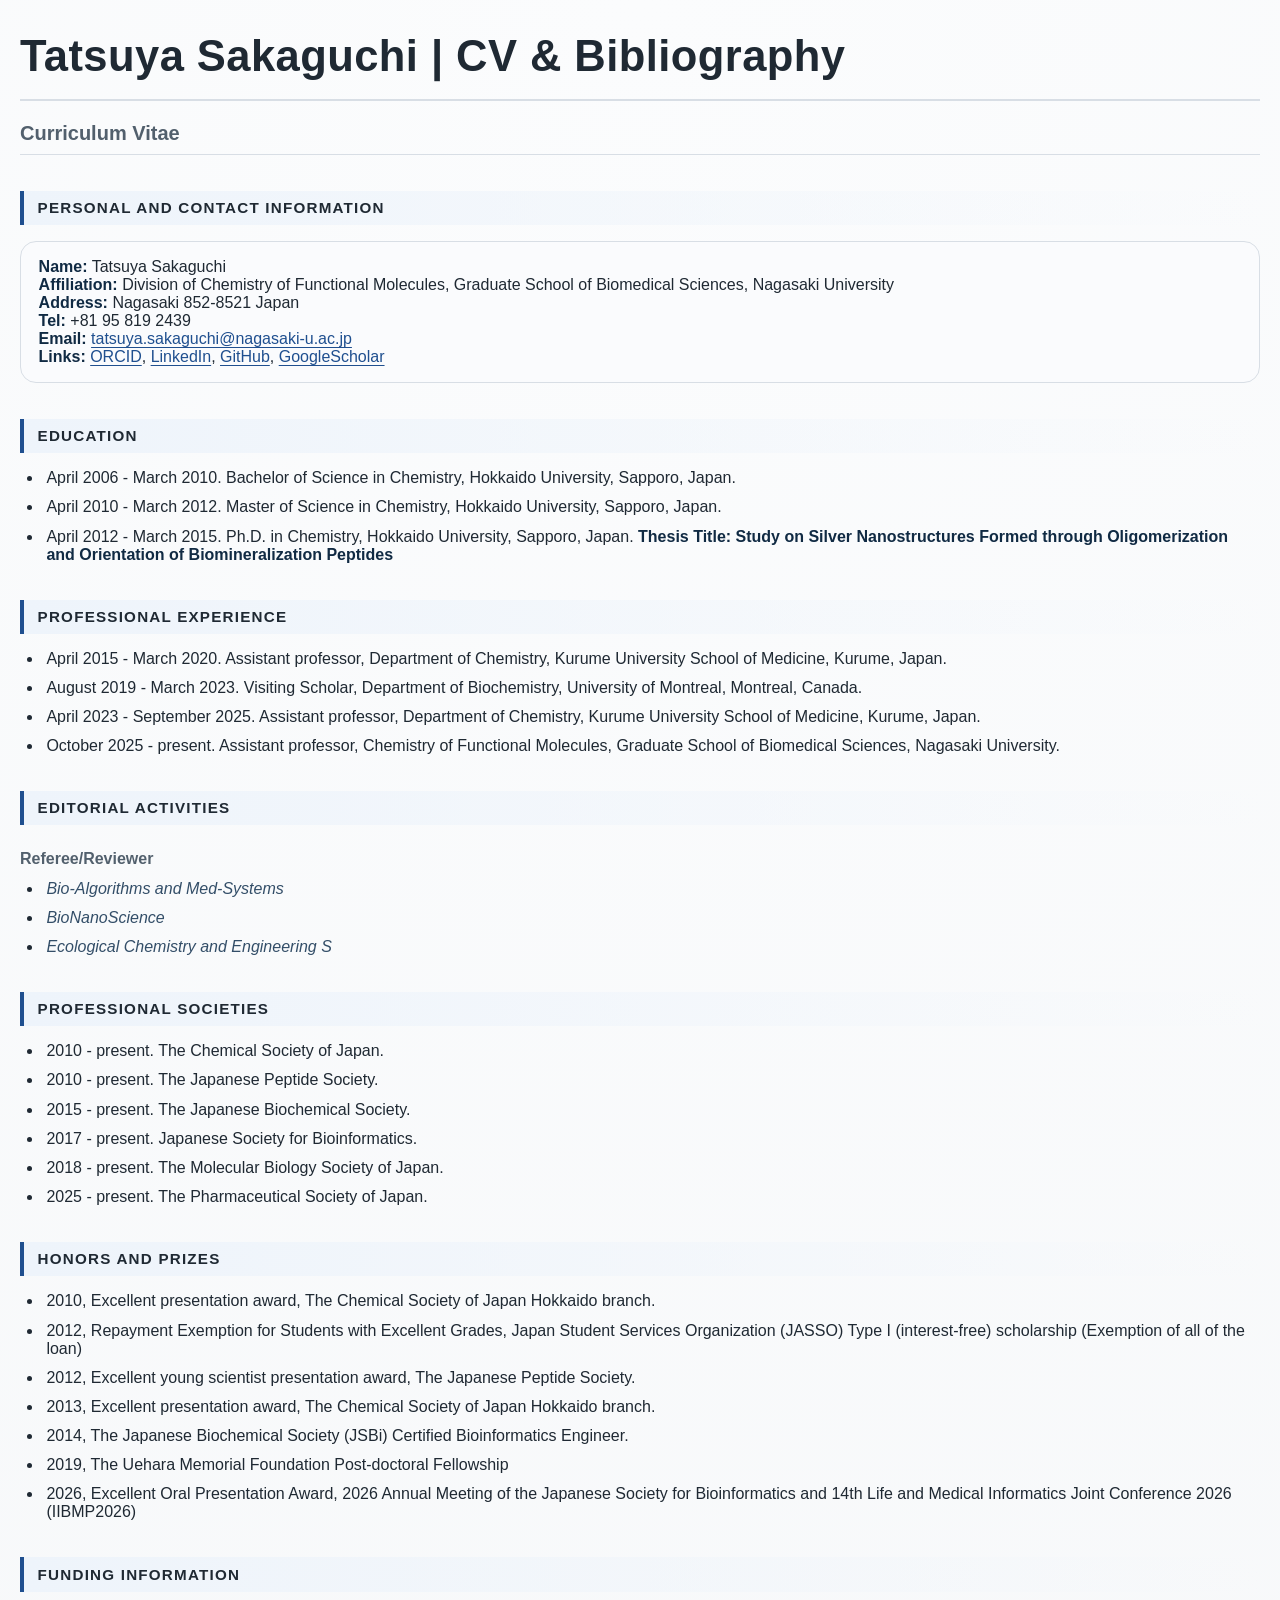
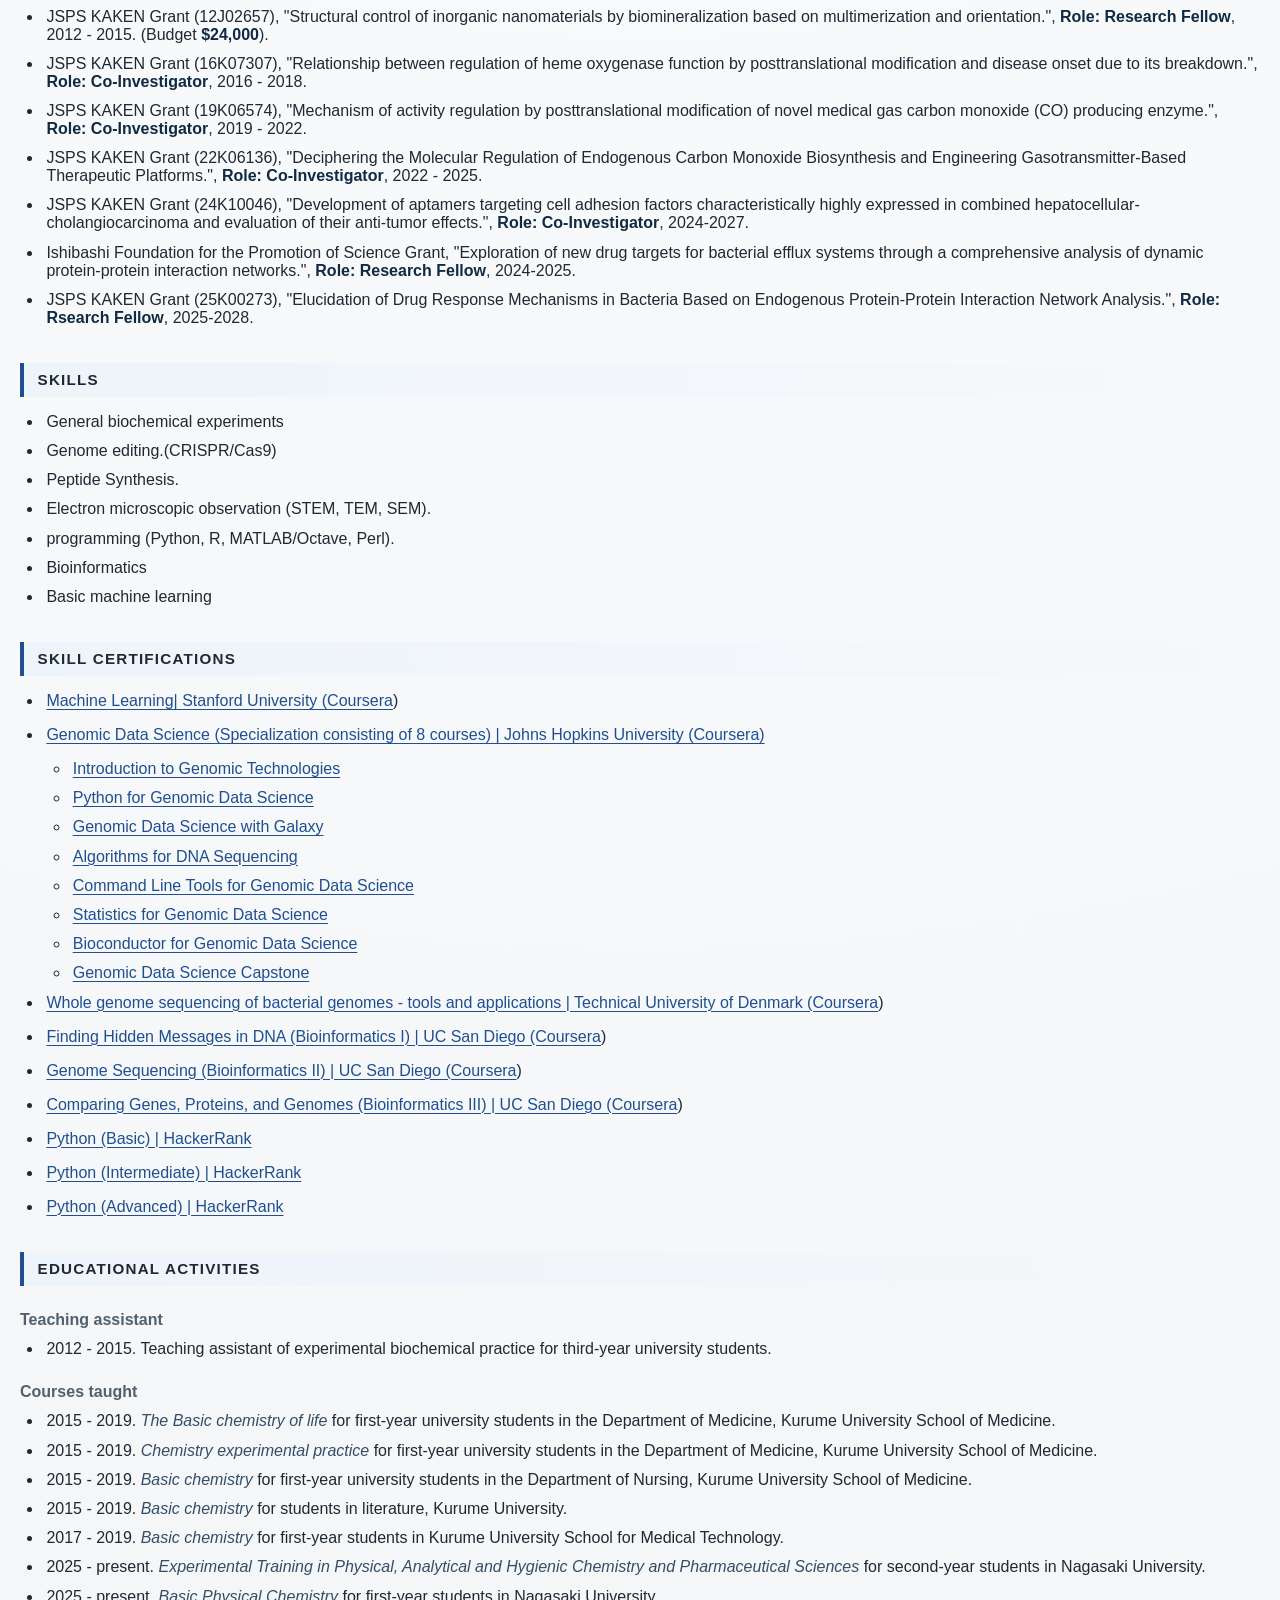
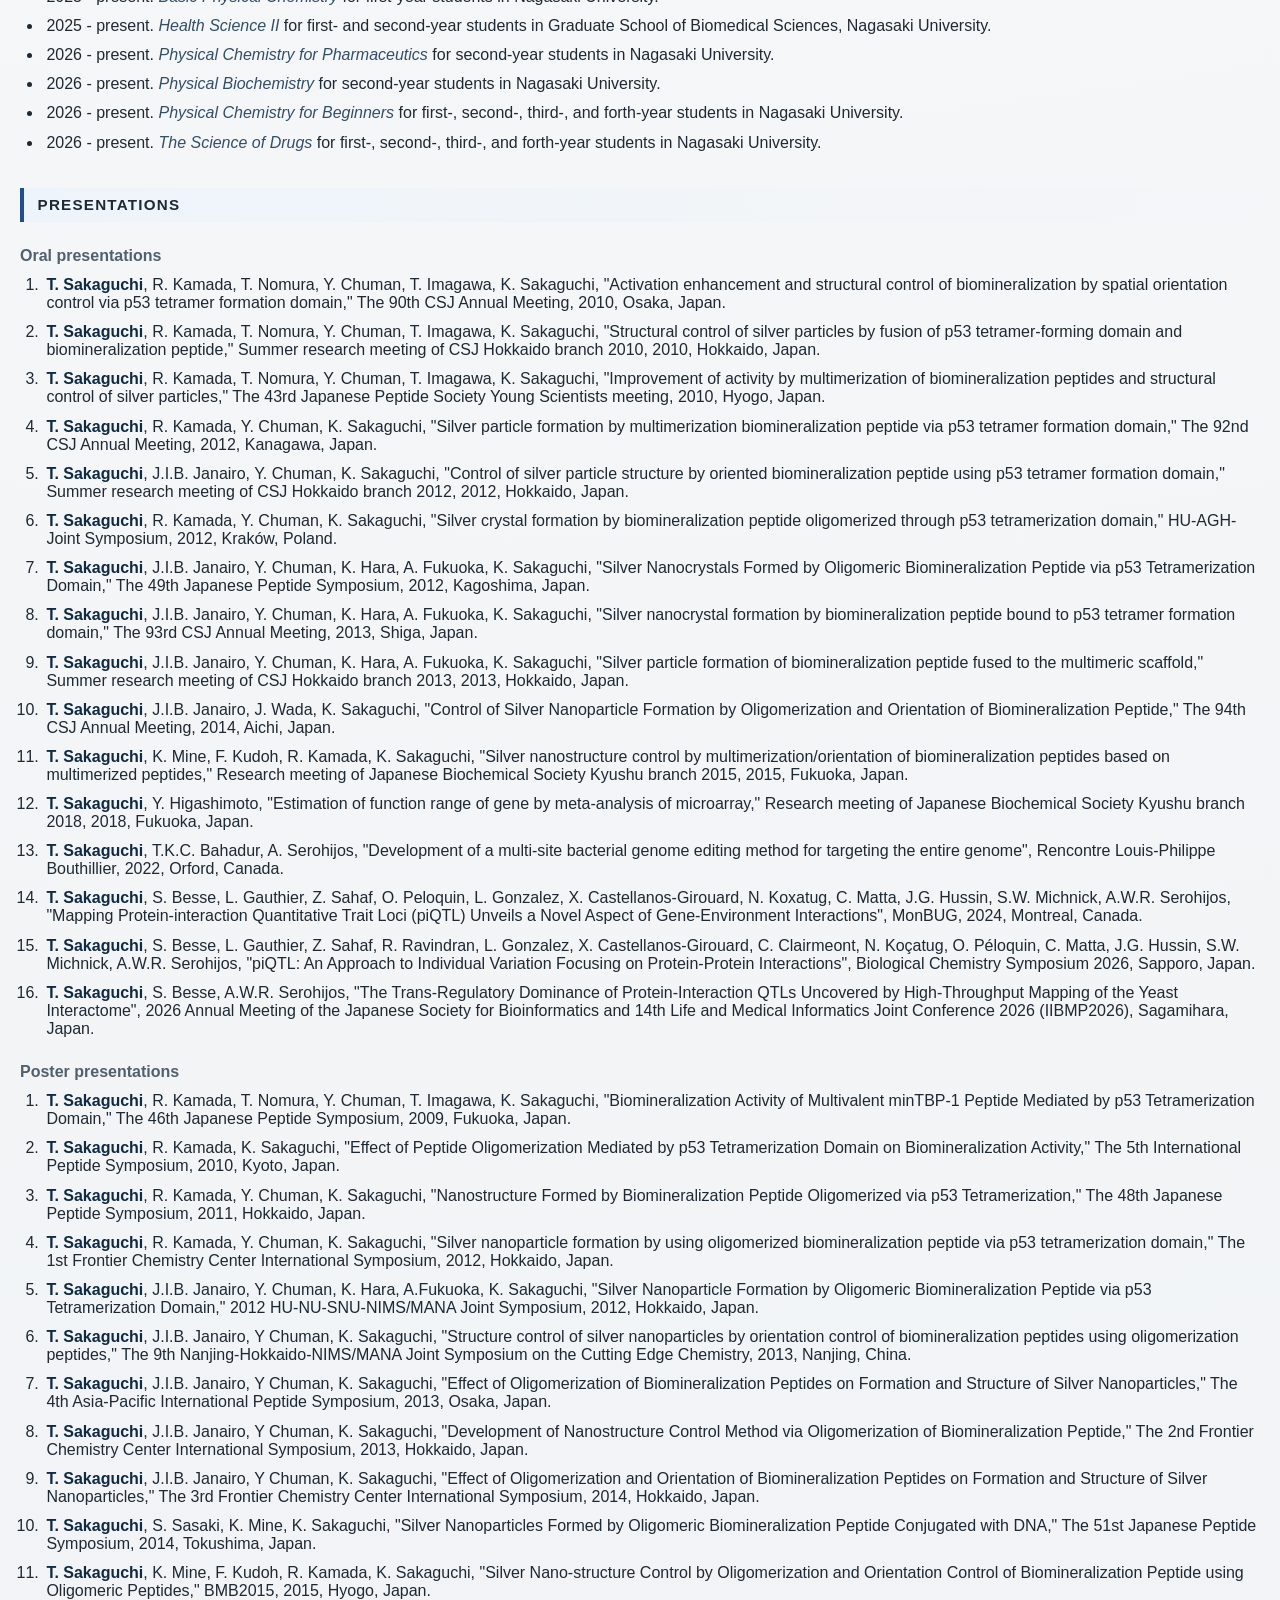
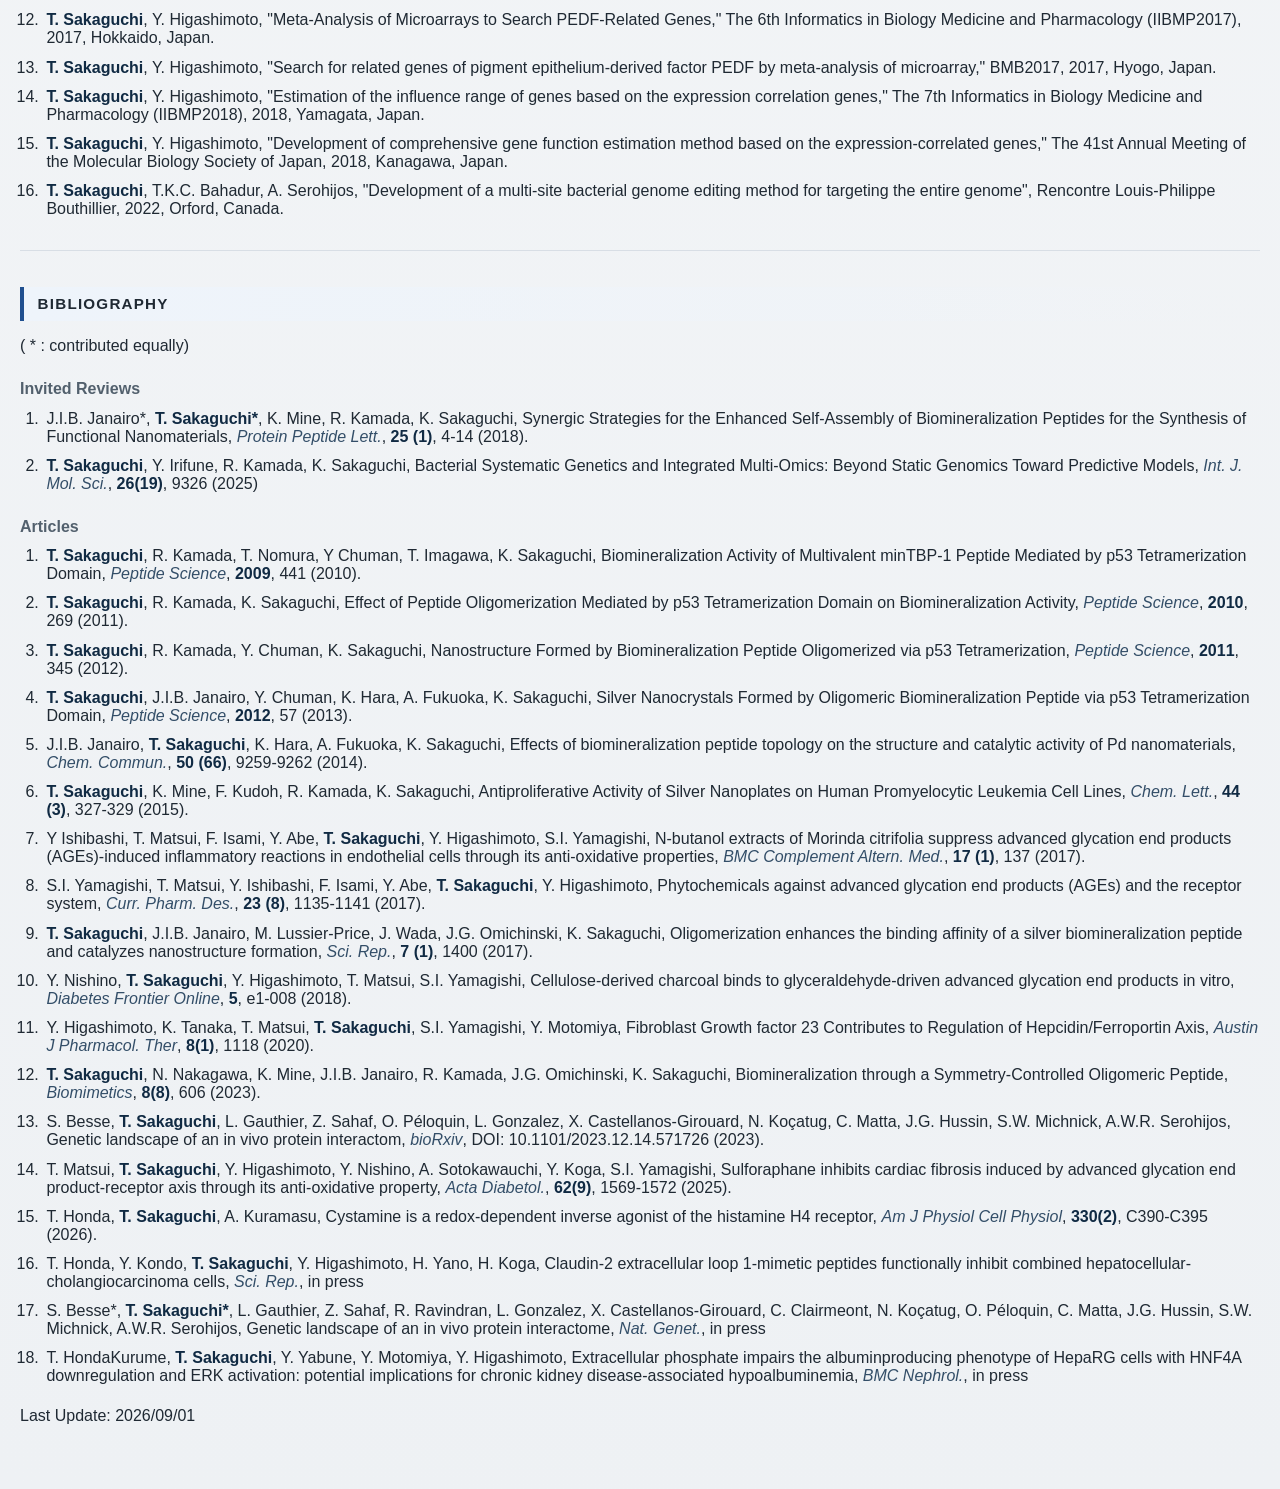
==== commit 30a04445: "Auto-update cv.html from CV_Bib.md" ====
--- a/cv.html
+++ b/cv.html
@@ -97,6 +97,9 @@
 <li>2014, The Japanese Biochemical Society (JSBi) Certified
 Bioinformatics Engineer.</li>
 <li>2019, The Uehara Memorial Foundation Post-doctoral Fellowship</li>
+<li>2026, Excellent Oral Presentation Award, 2026 Annual Meeting of the
+Japanese Society for Bioinformatics and 14th Life and Medical
+Informatics Joint Conference 2026 (IIBMP2026)</li>
 </ul>
 <h2 id="funding-information">Funding Information</h2>
 <ul>
@@ -310,6 +313,11 @@
 Serohijos, "piQTL: An Approach to Individual Variation Focusing on
 Protein-Protein Interactions", Biological Chemistry Symposium 2026,
 Sapporo, Japan.</li>
+<li><strong>T. Sakaguchi</strong>, S. Besse, A.W.R. Serohijos, "The
+Trans-Regulatory Dominance of Protein-Interaction QTLs Uncovered by
+High-Throughput Mapping of the Yeast Interactome", 2026 Annual Meeting
+of the Japanese Society for Bioinformatics and 14th Life and Medical
+Informatics Joint Conference 2026 (IIBMP2026), Sagamihara, Japan.</li>
 </ol>
 <h3 id="poster-presentations">Poster presentations</h3>
 <ol type="1">
@@ -459,11 +467,25 @@
 cardiac fibrosis induced by advanced glycation end product-receptor axis
 through its anti-oxidative property, <em>Acta Diabetol.</em>,
 <strong>62(9)</strong>, 1569-1572 (2025).</li>
-<li>T Honda, <strong>T Sakaguchi</strong>, A Kuramasu, Cystamine is a
+<li>T. Honda, <strong>T. Sakaguchi</strong>, A. Kuramasu, Cystamine is a
 redox-dependent inverse agonist of the histamine H4 receptor, <em>Am J
 Physiol Cell Physiol</em>, <strong>330(2)</strong>, C390-C395
 (2026).</li>
+<li>T. Honda, Y. Kondo, <strong>T. Sakaguchi</strong>, Y. Higashimoto,
+H. Yano, H. Koga, Claudin-2 extracellular loop 1-mimetic peptides
+functionally inhibit combined hepatocellular-cholangiocarcinoma cells,
+<em>Sci. Rep.</em>, in press</li>
+<li>S. Besse*, <strong>T. Sakaguchi*</strong>, L. Gauthier, Z. Sahaf, R.
+Ravindran, L. Gonzalez, X. Castellanos-Girouard, C. Clairmeont, N.
+Koçatug, O. Péloquin, C. Matta, J.G. Hussin, S.W. Michnick, A.W.R.
+Serohijos, Genetic landscape of an in vivo protein interactome, <em>Nat.
+Genet.</em>, in press</li>
+<li>T. HondaKurume, <strong>T. Sakaguchi</strong>, Y. Yabune, Y.
+Motomiya, Y. Higashimoto, Extracellular phosphate impairs the
+albuminproducing phenotype of HepaRG cells with HNF4A downregulation and
+ERK activation: potential implications for chronic kidney
+disease-associated hypoalbuminemia, <em>BMC Nephrol.</em>, in press</li>
 </ol>
-<p>Last Update: 2026/03/15</p>
+<p>Last Update: 2026/09/01</p>
 </body>
 </html>
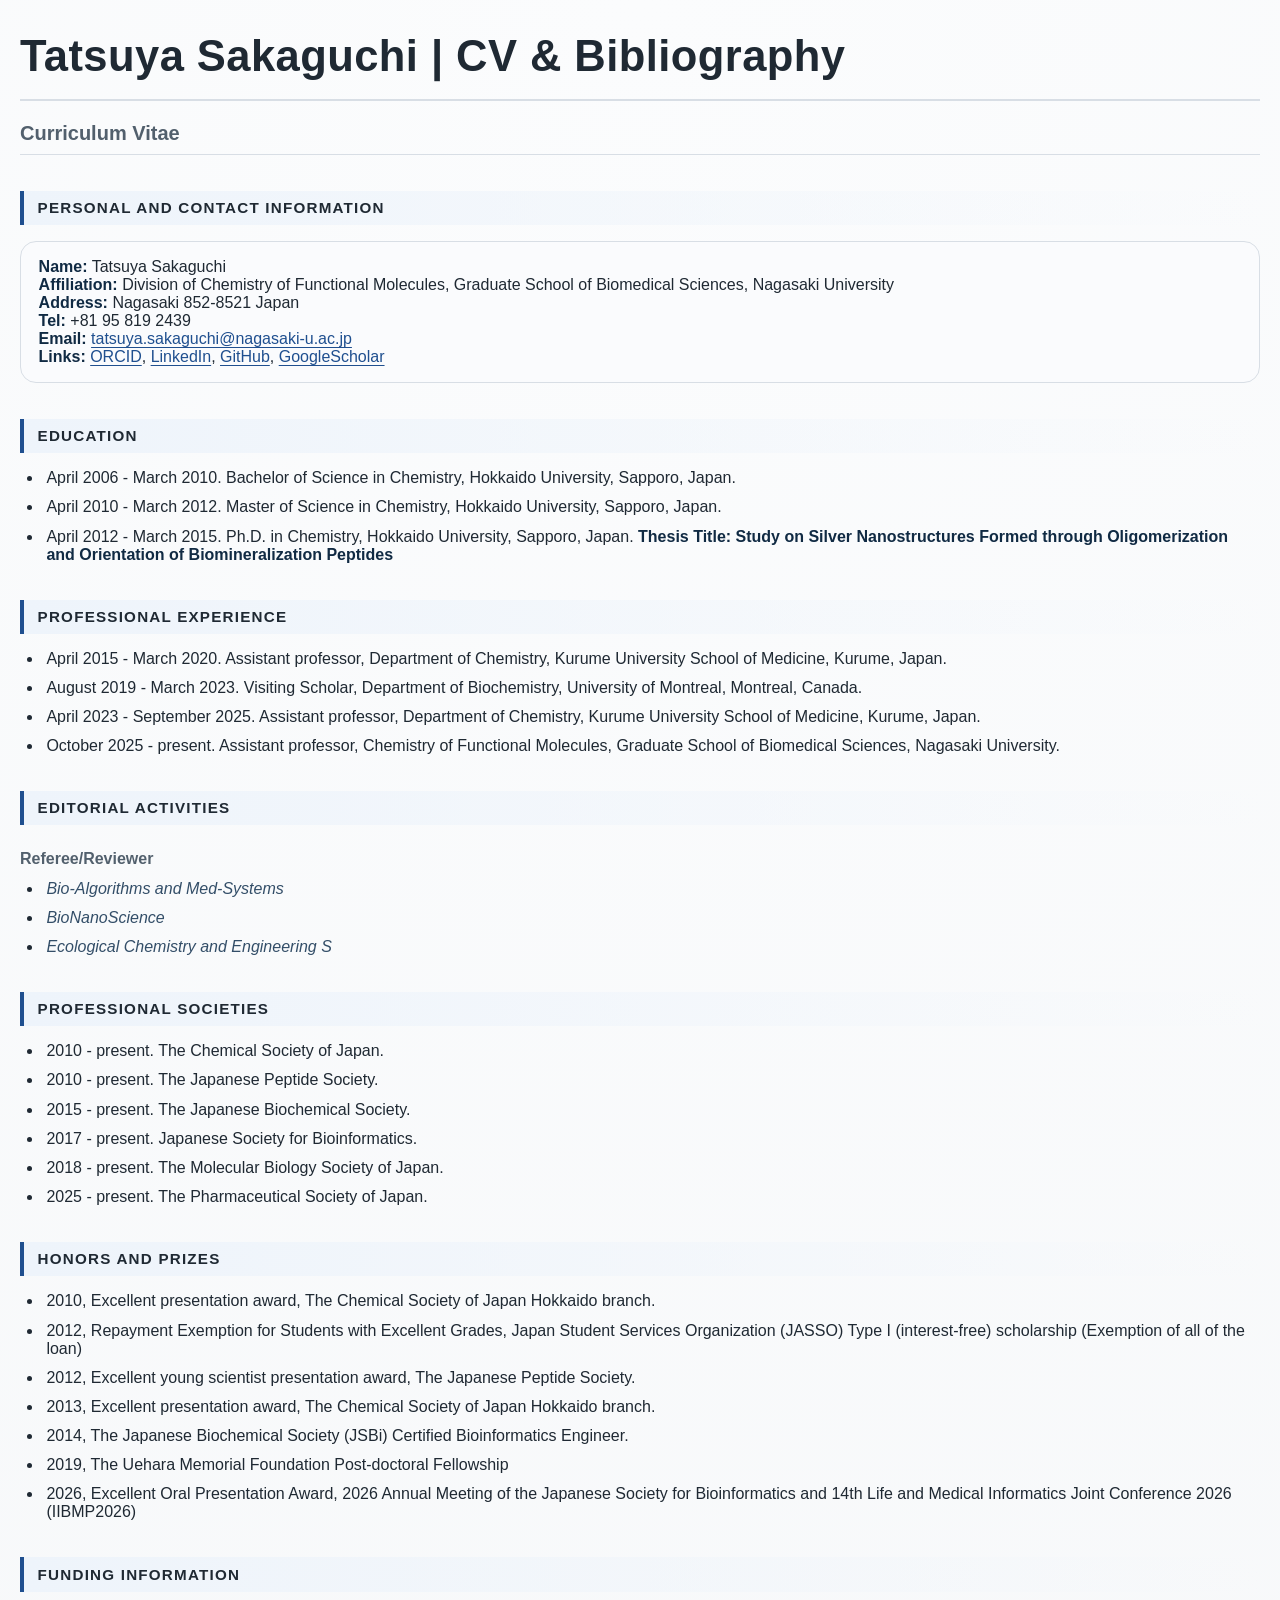
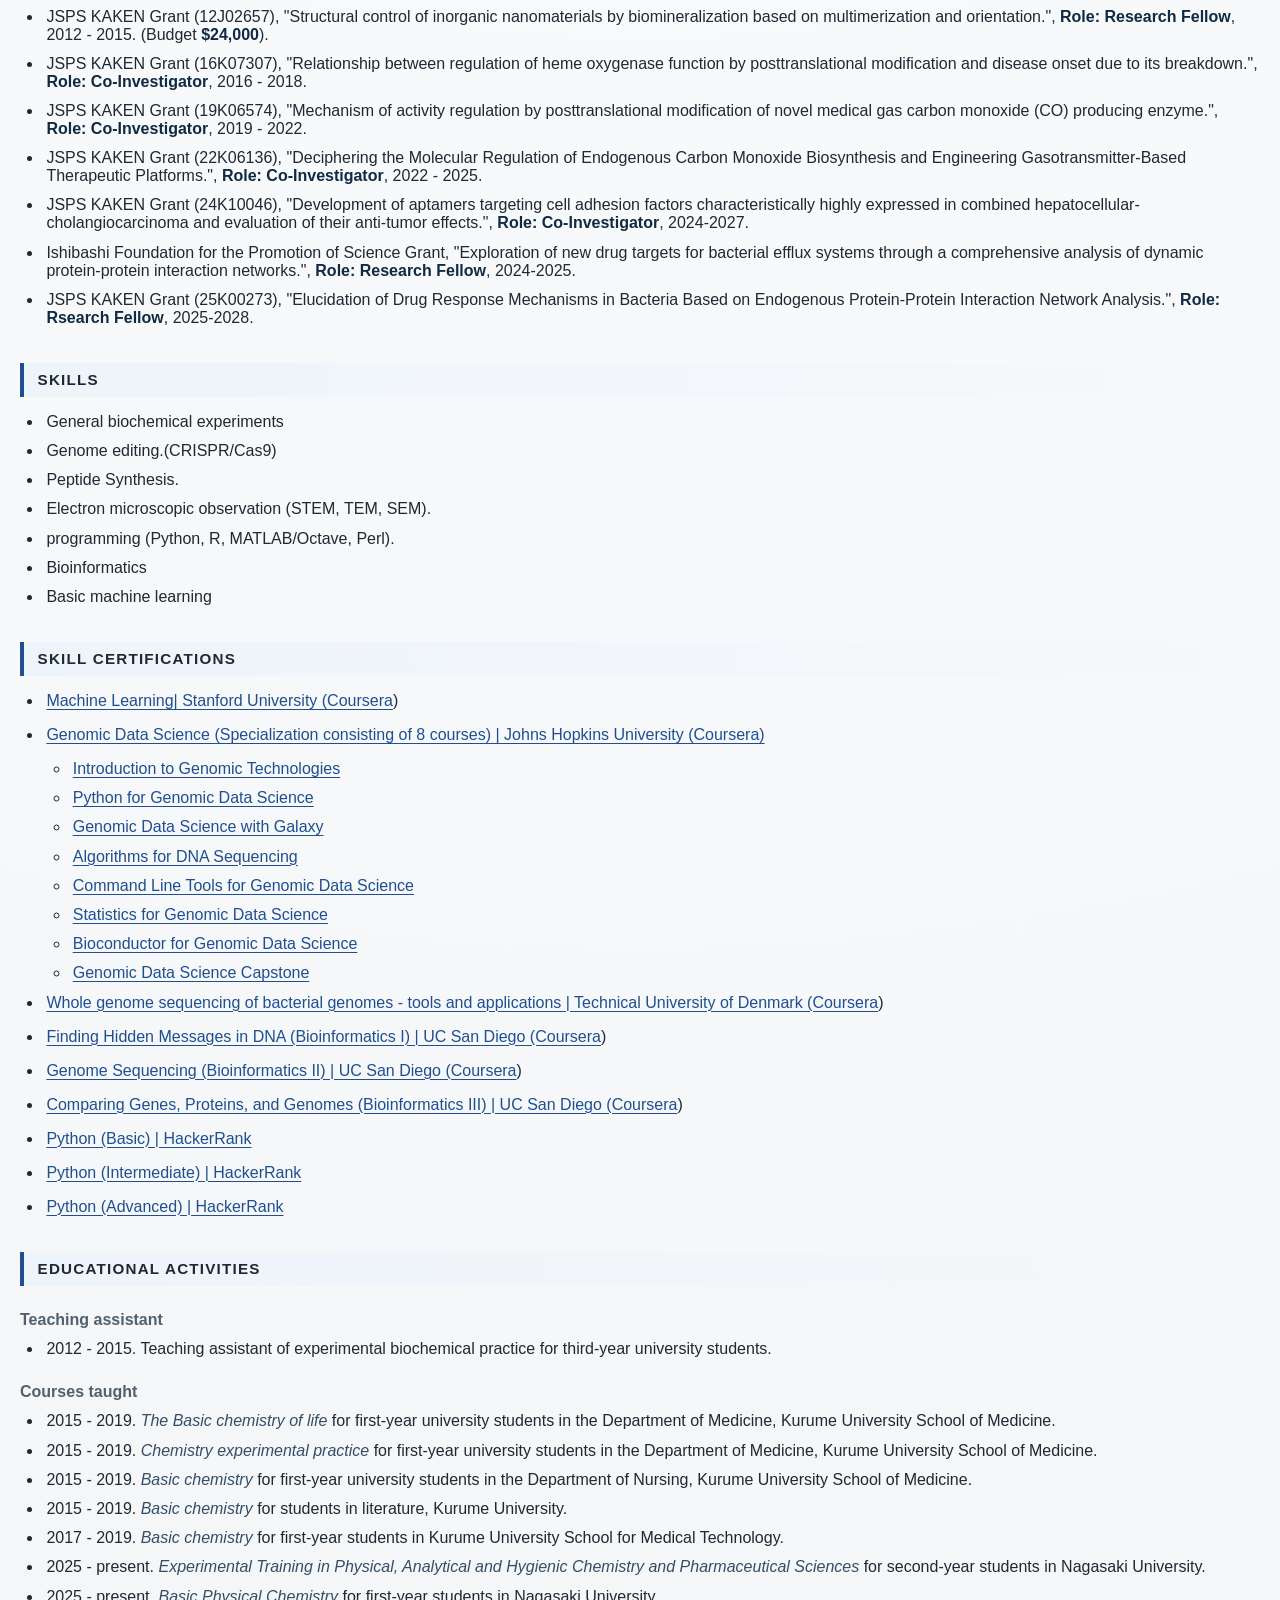
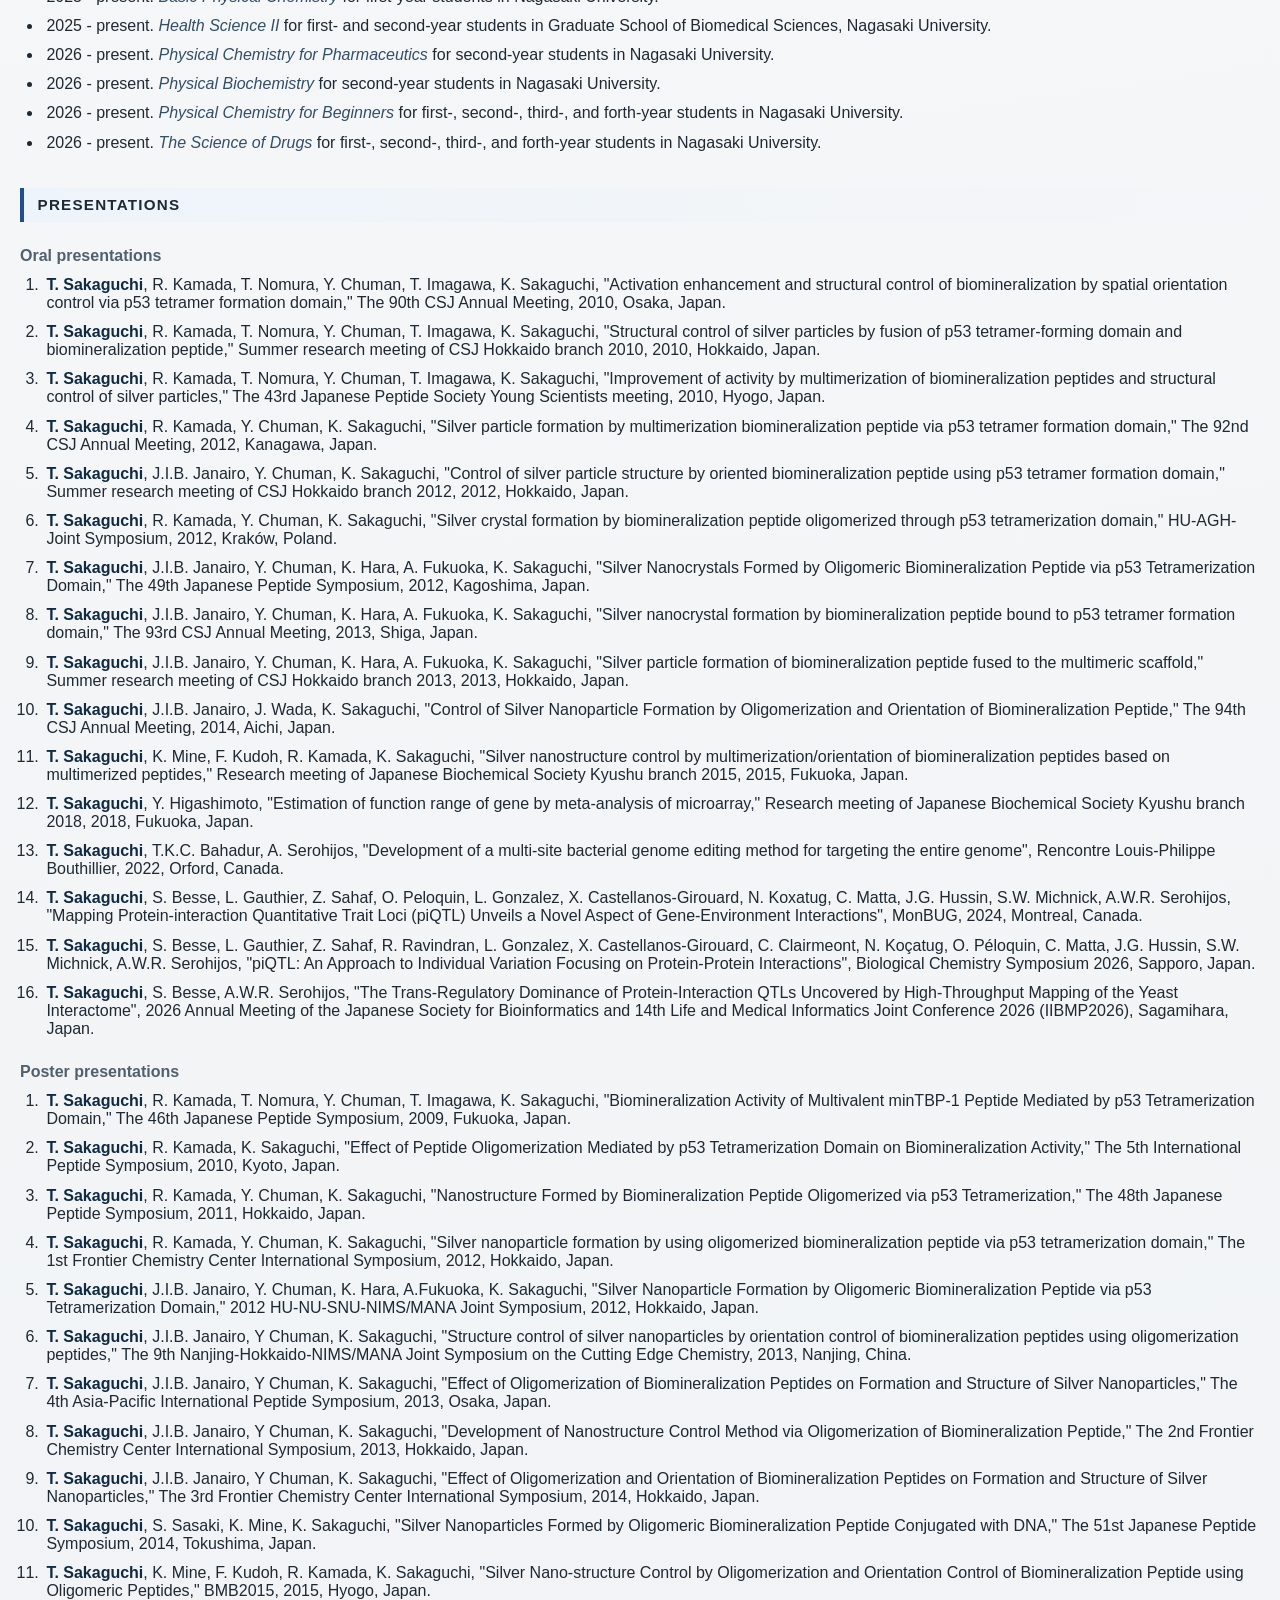
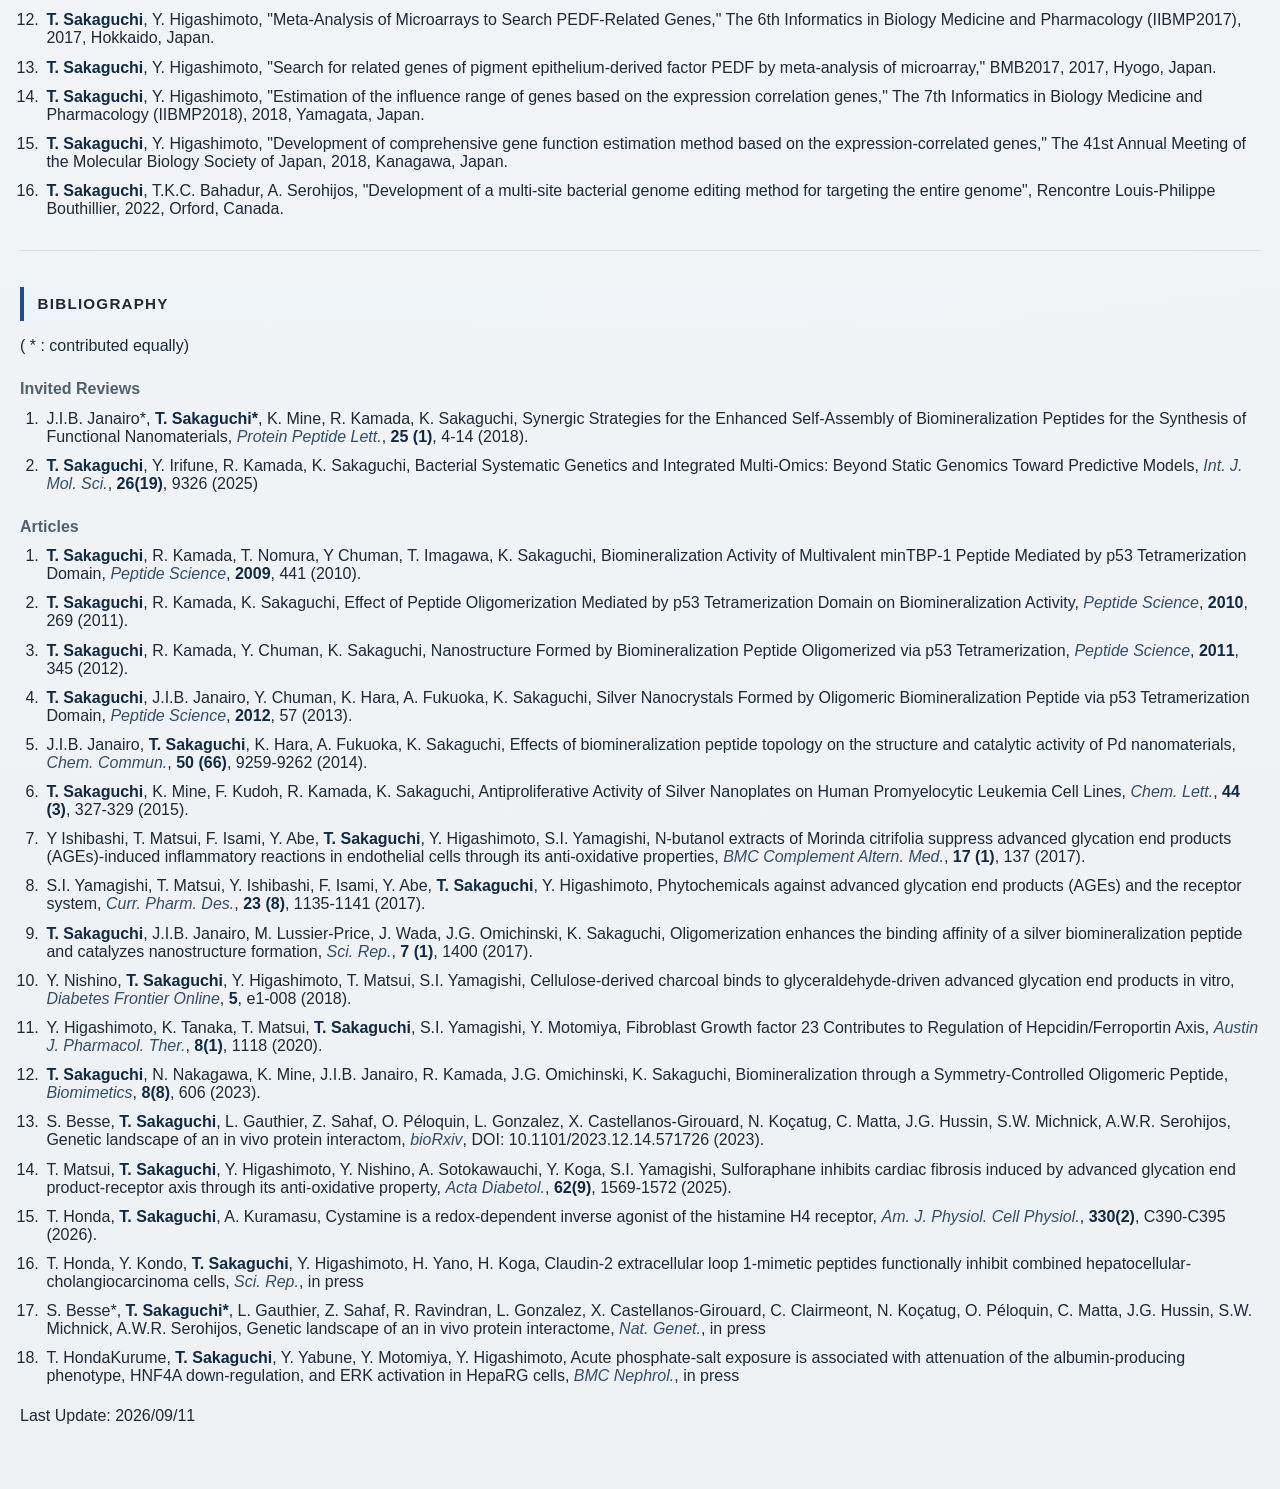
==== commit f0cb8718: "Auto-update cv.html from CV_Bib.md" ====
--- a/cv.html
+++ b/cv.html
@@ -451,8 +451,8 @@
 (2018).</li>
 <li>Y. Higashimoto, K. Tanaka, T. Matsui, <strong>T. Sakaguchi</strong>,
 S.I. Yamagishi, Y. Motomiya, Fibroblast Growth factor 23 Contributes to
-Regulation of Hepcidin/Ferroportin Axis, <em>Austin J Pharmacol.
-Ther</em>, <strong>8(1)</strong>, 1118 (2020).</li>
+Regulation of Hepcidin/Ferroportin Axis, <em>Austin J. Pharmacol.
+Ther.</em>, <strong>8(1)</strong>, 1118 (2020).</li>
 <li><strong>T. Sakaguchi</strong>, N. Nakagawa, K. Mine, J.I.B. Janairo,
 R. Kamada, J.G. Omichinski, K. Sakaguchi, Biomineralization through a
 Symmetry-Controlled Oligomeric Peptide, <em>Biomimetics</em>,
@@ -468,8 +468,8 @@
 through its anti-oxidative property, <em>Acta Diabetol.</em>,
 <strong>62(9)</strong>, 1569-1572 (2025).</li>
 <li>T. Honda, <strong>T. Sakaguchi</strong>, A. Kuramasu, Cystamine is a
-redox-dependent inverse agonist of the histamine H4 receptor, <em>Am J
-Physiol Cell Physiol</em>, <strong>330(2)</strong>, C390-C395
+redox-dependent inverse agonist of the histamine H4 receptor, <em>Am. J.
+Physiol. Cell Physiol.</em>, <strong>330(2)</strong>, C390-C395
 (2026).</li>
 <li>T. Honda, Y. Kondo, <strong>T. Sakaguchi</strong>, Y. Higashimoto,
 H. Yano, H. Koga, Claudin-2 extracellular loop 1-mimetic peptides
@@ -481,11 +481,11 @@
 Serohijos, Genetic landscape of an in vivo protein interactome, <em>Nat.
 Genet.</em>, in press</li>
 <li>T. HondaKurume, <strong>T. Sakaguchi</strong>, Y. Yabune, Y.
-Motomiya, Y. Higashimoto, Extracellular phosphate impairs the
-albuminproducing phenotype of HepaRG cells with HNF4A downregulation and
-ERK activation: potential implications for chronic kidney
-disease-associated hypoalbuminemia, <em>BMC Nephrol.</em>, in press</li>
+Motomiya, Y. Higashimoto, Acute phosphate-salt exposure is associated
+with attenuation of the albumin-producing phenotype, HNF4A
+down-regulation, and ERK activation in HepaRG cells, <em>BMC
+Nephrol.</em>, in press</li>
 </ol>
-<p>Last Update: 2026/09/01</p>
+<p>Last Update: 2026/09/11</p>
 </body>
 </html>
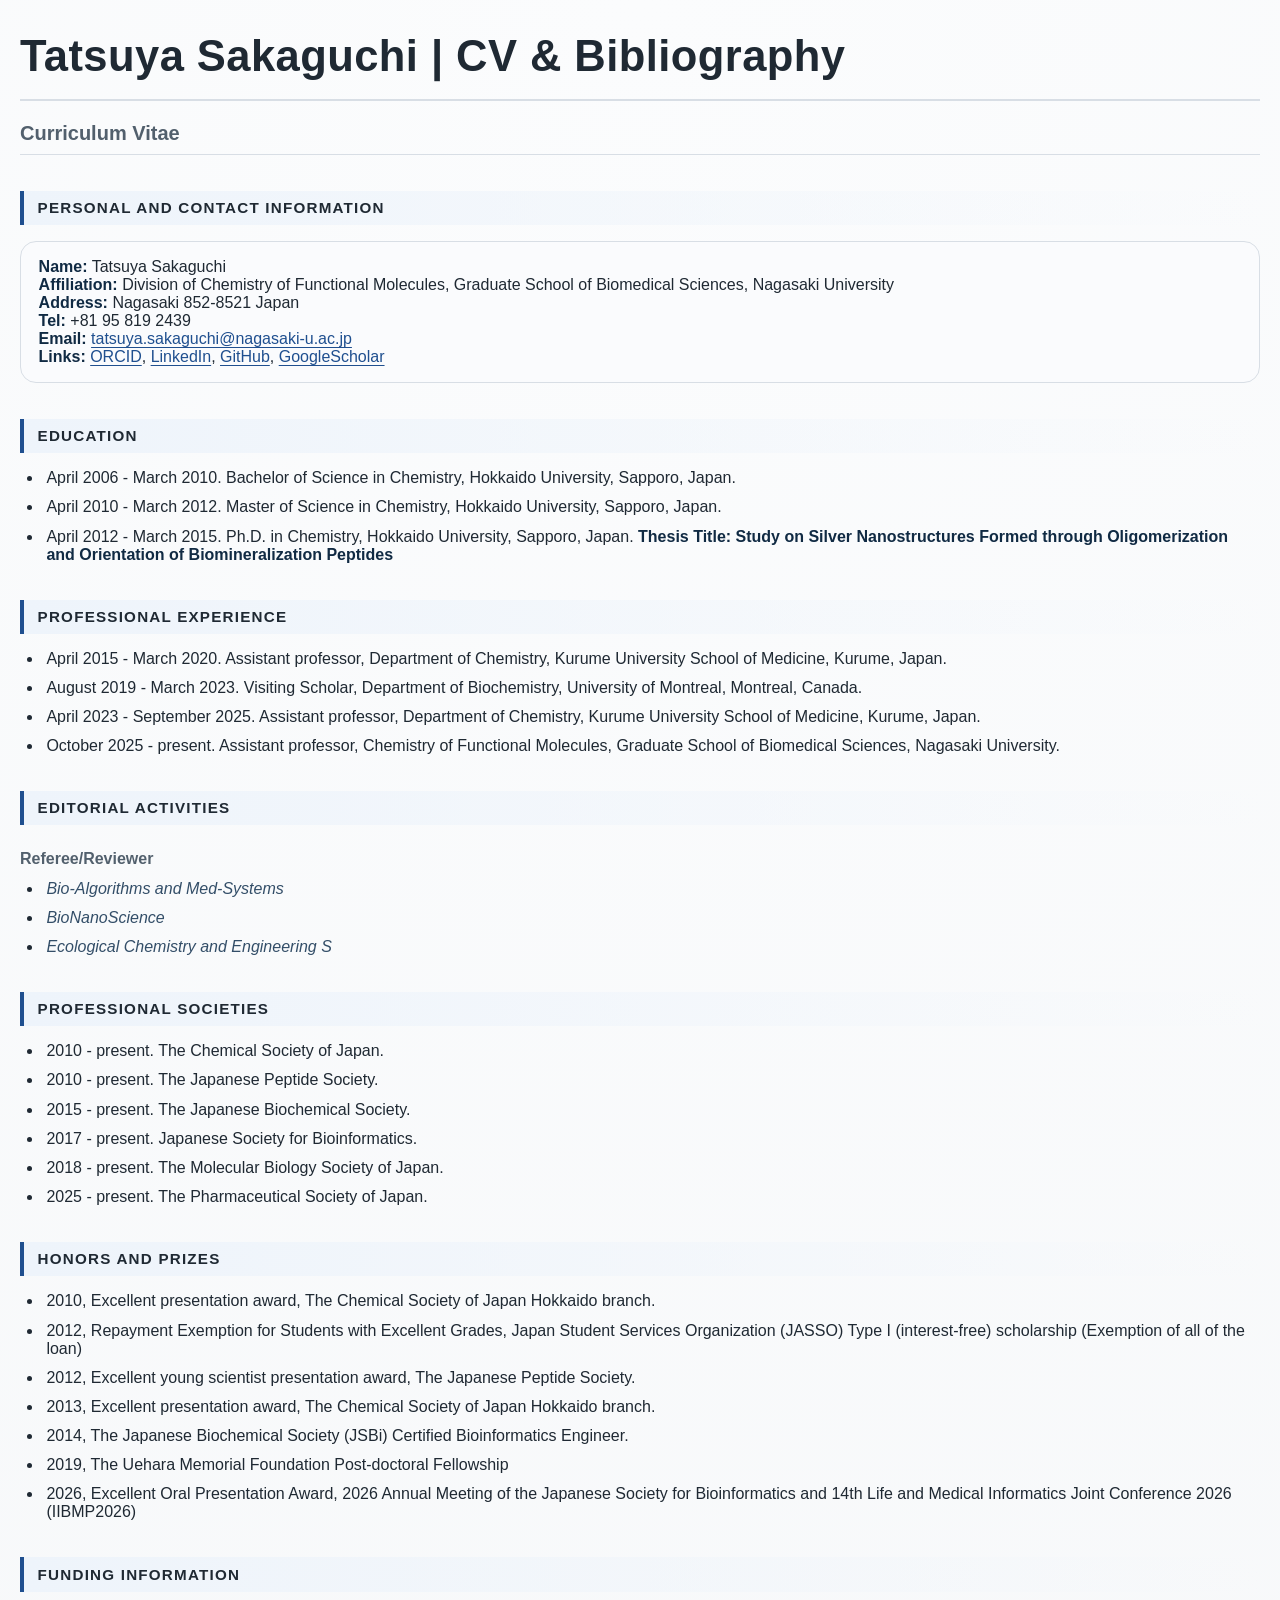
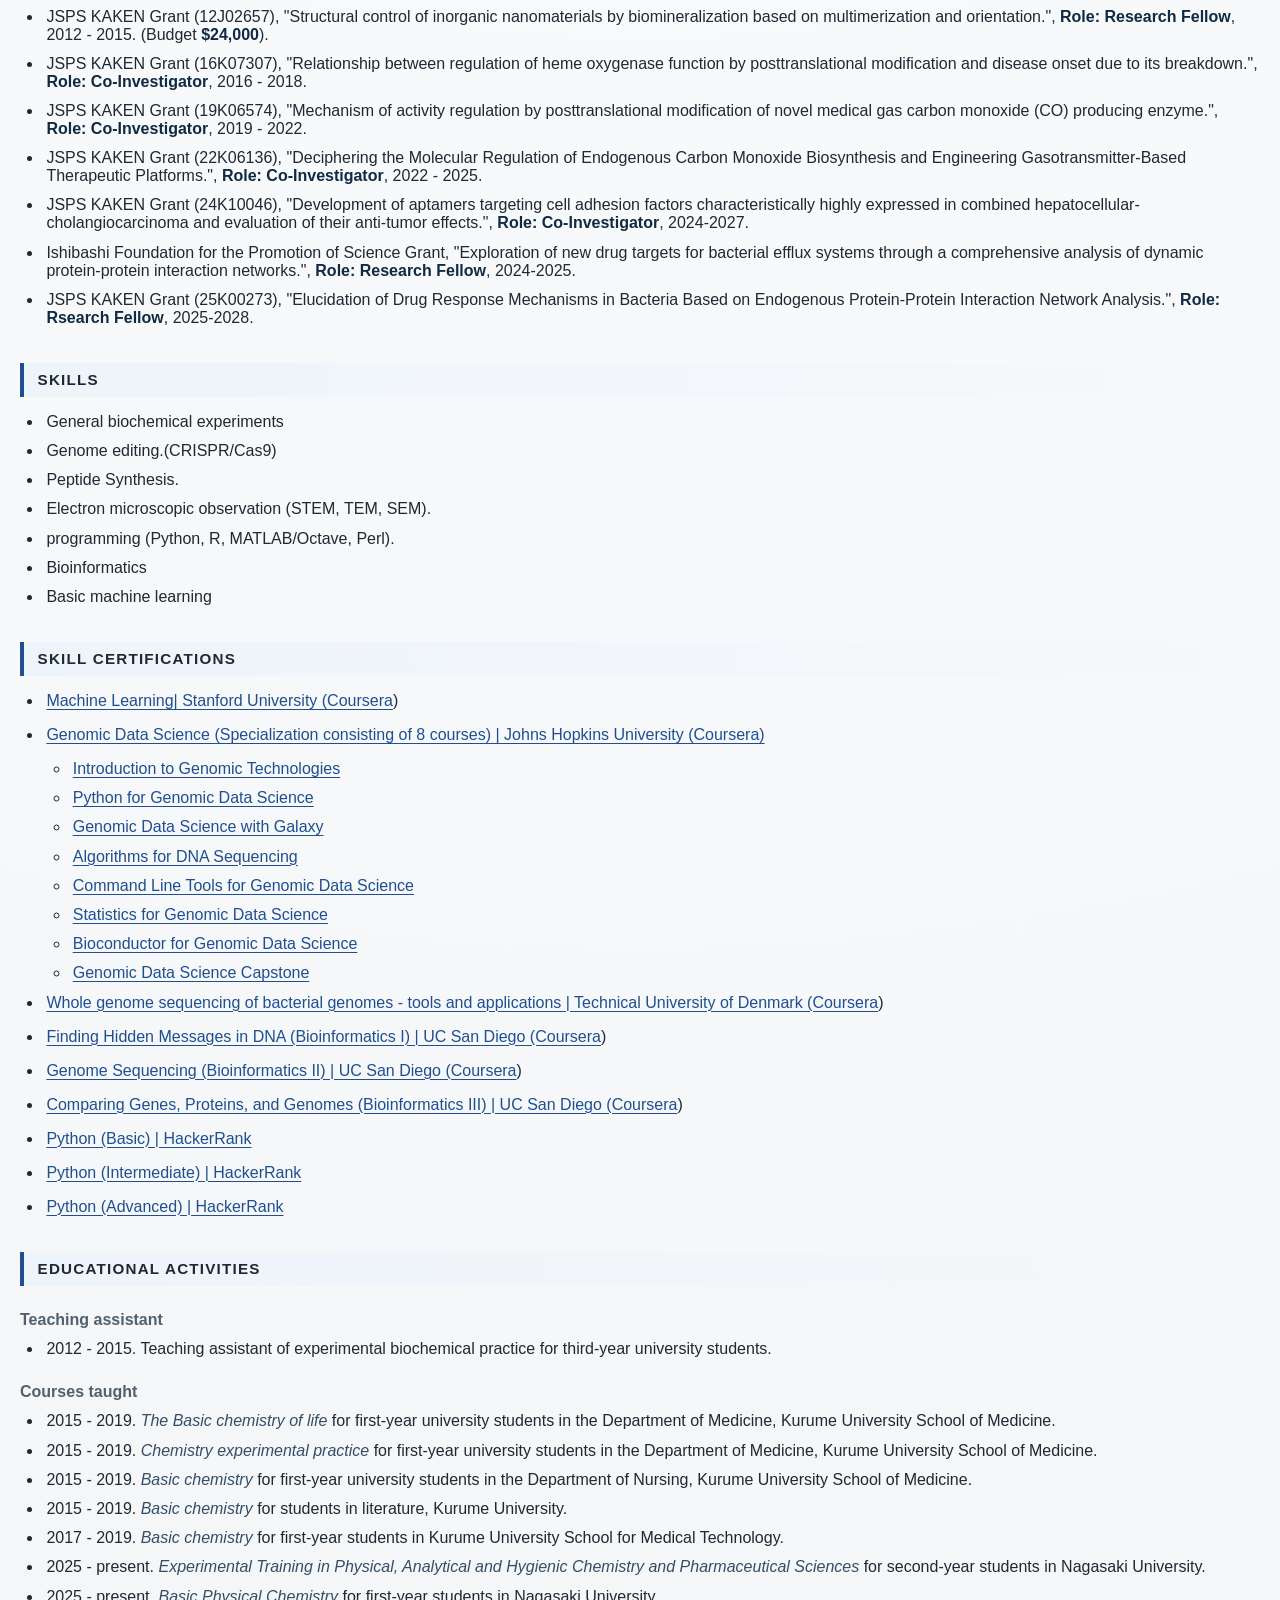
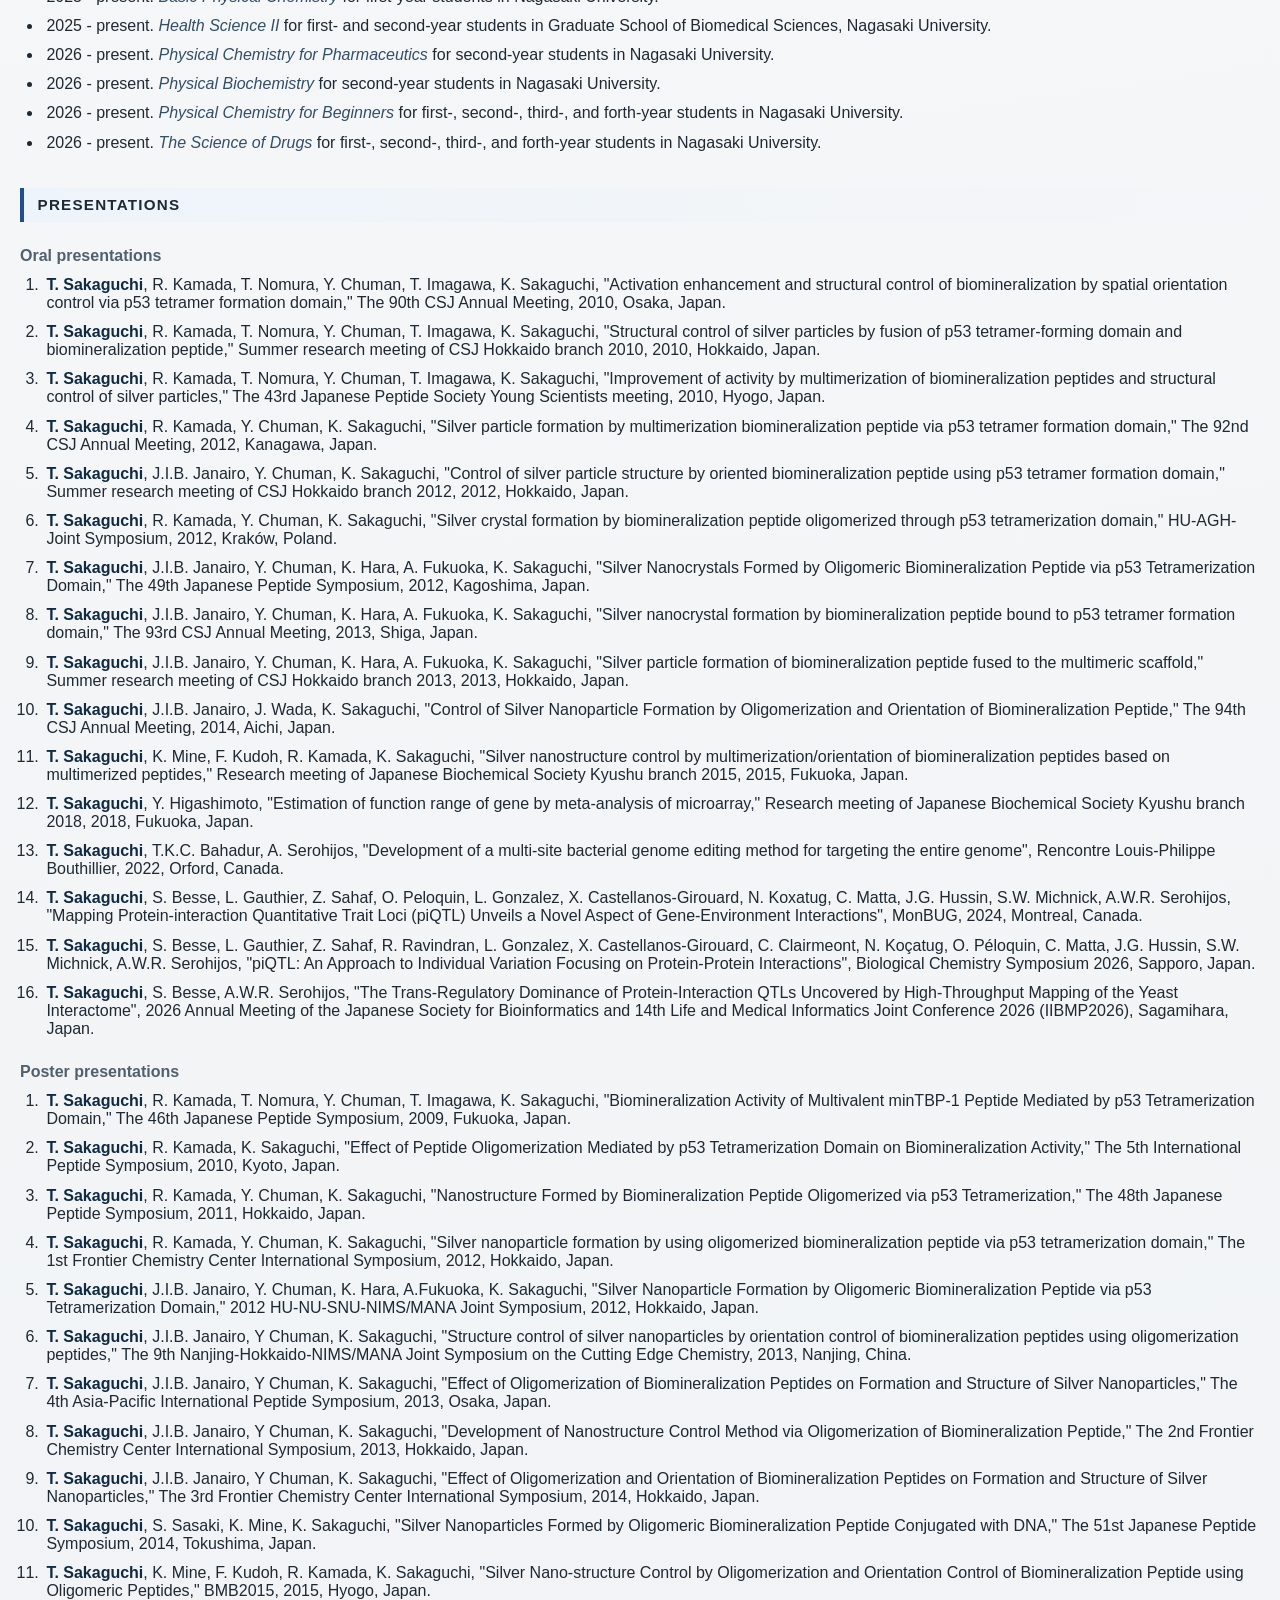
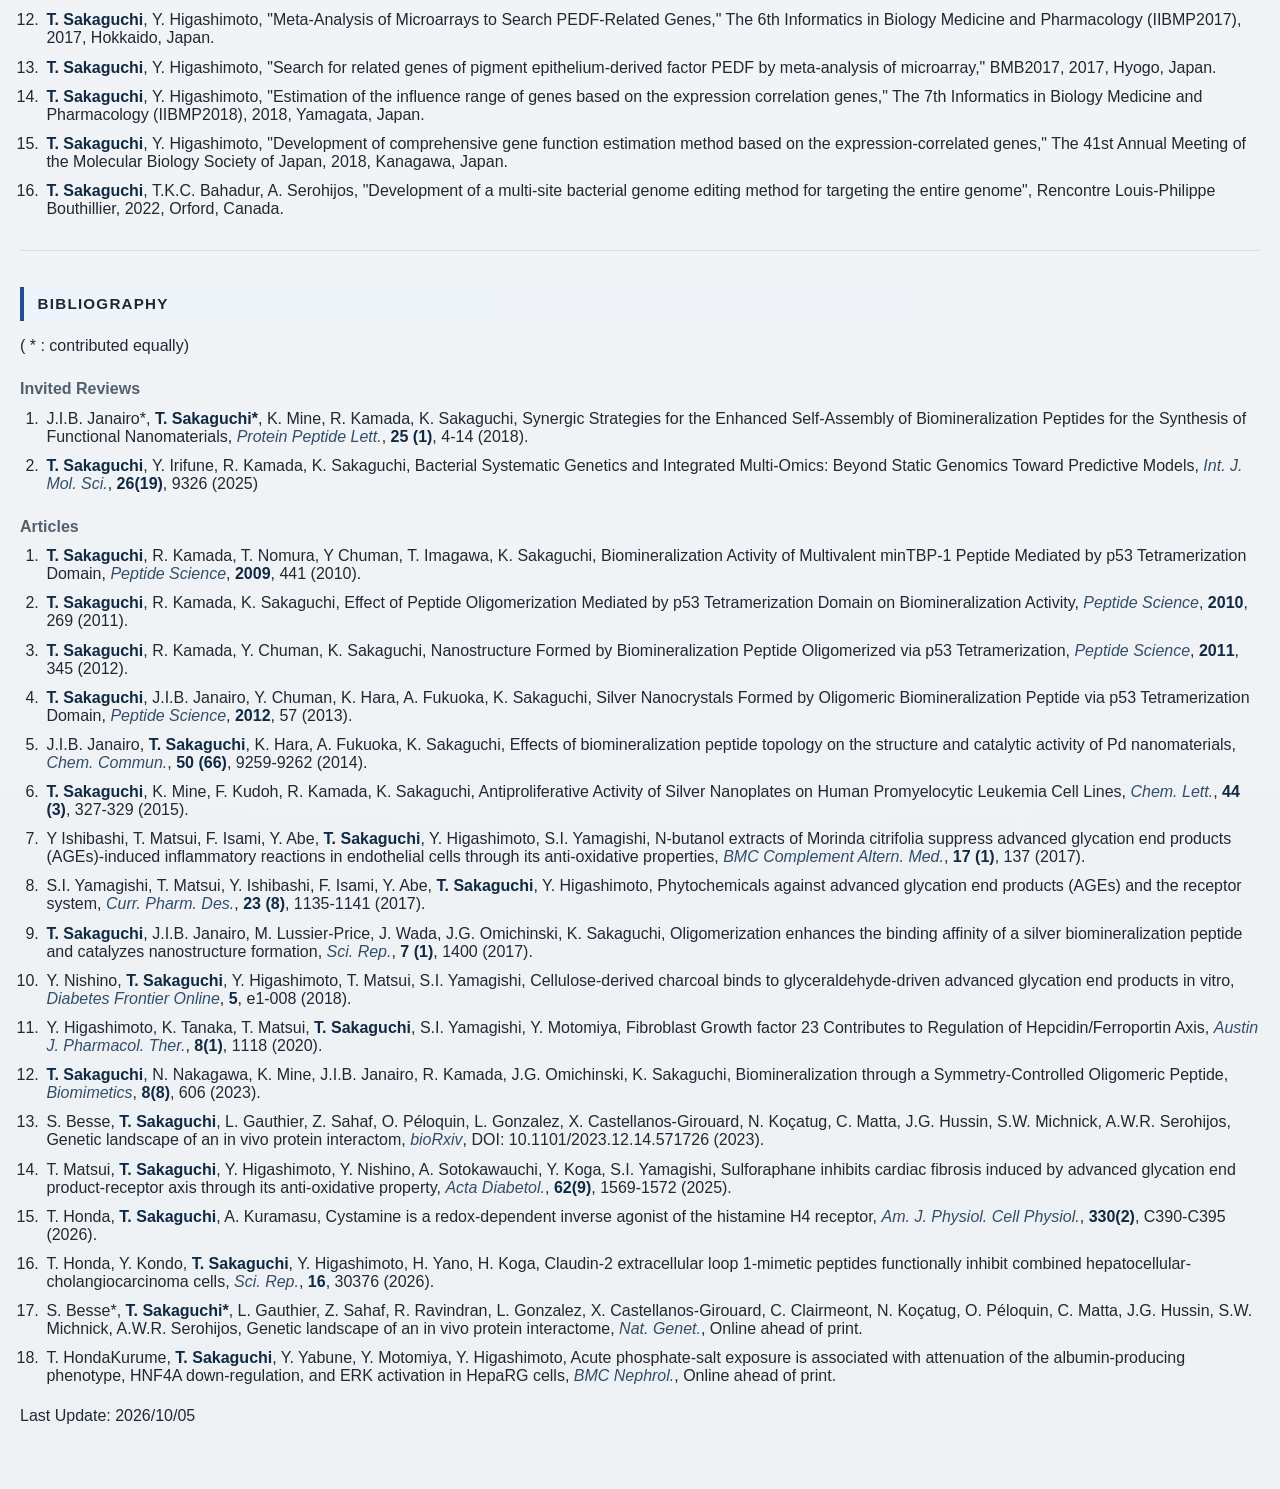
==== commit d5771fc0: "Auto-update cv.html from CV_Bib.md" ====
--- a/cv.html
+++ b/cv.html
@@ -474,18 +474,18 @@
 <li>T. Honda, Y. Kondo, <strong>T. Sakaguchi</strong>, Y. Higashimoto,
 H. Yano, H. Koga, Claudin-2 extracellular loop 1-mimetic peptides
 functionally inhibit combined hepatocellular-cholangiocarcinoma cells,
-<em>Sci. Rep.</em>, in press</li>
+<em>Sci. Rep.</em>, <strong>16</strong>, 30376 (2026).</li>
 <li>S. Besse*, <strong>T. Sakaguchi*</strong>, L. Gauthier, Z. Sahaf, R.
 Ravindran, L. Gonzalez, X. Castellanos-Girouard, C. Clairmeont, N.
 Koçatug, O. Péloquin, C. Matta, J.G. Hussin, S.W. Michnick, A.W.R.
 Serohijos, Genetic landscape of an in vivo protein interactome, <em>Nat.
-Genet.</em>, in press</li>
+Genet.</em>, Online ahead of print.</li>
 <li>T. HondaKurume, <strong>T. Sakaguchi</strong>, Y. Yabune, Y.
 Motomiya, Y. Higashimoto, Acute phosphate-salt exposure is associated
 with attenuation of the albumin-producing phenotype, HNF4A
 down-regulation, and ERK activation in HepaRG cells, <em>BMC
-Nephrol.</em>, in press</li>
+Nephrol.</em>, Online ahead of print.</li>
 </ol>
-<p>Last Update: 2026/09/11</p>
+<p>Last Update: 2026/10/05</p>
 </body>
 </html>
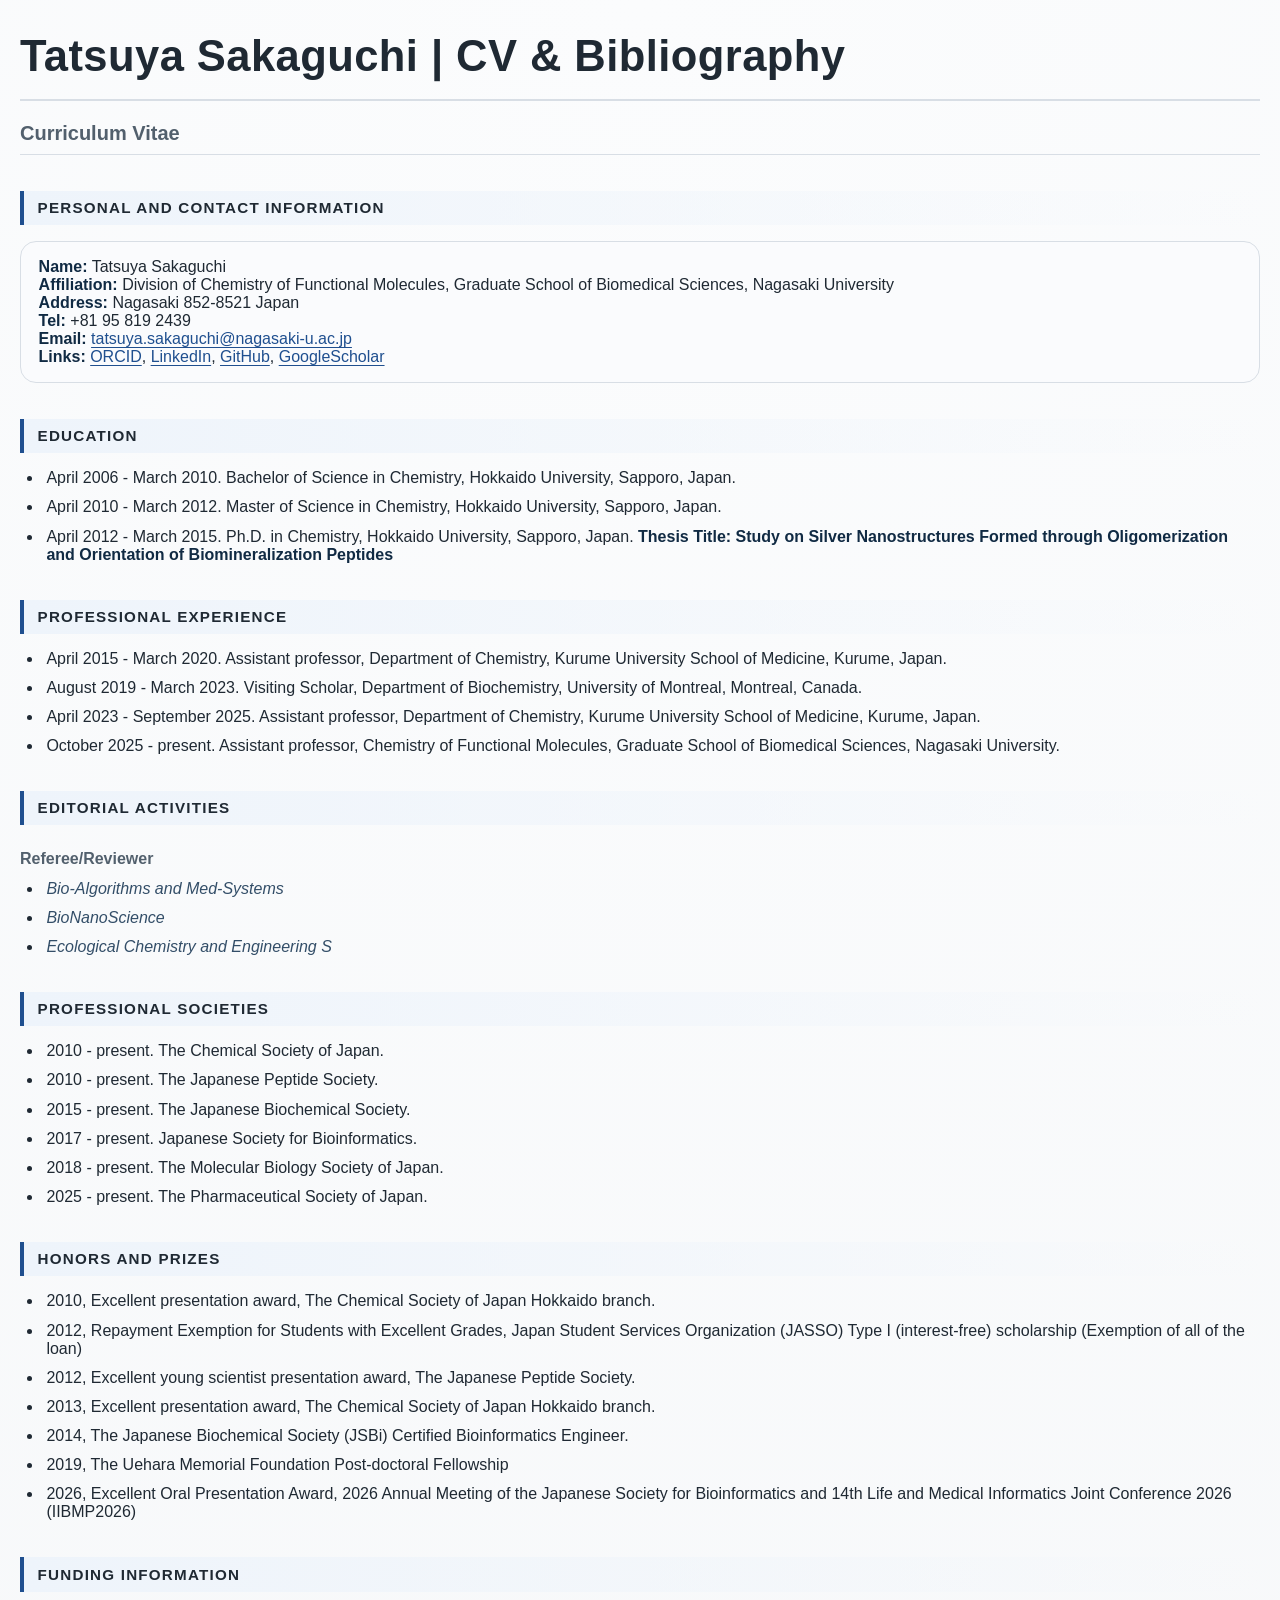
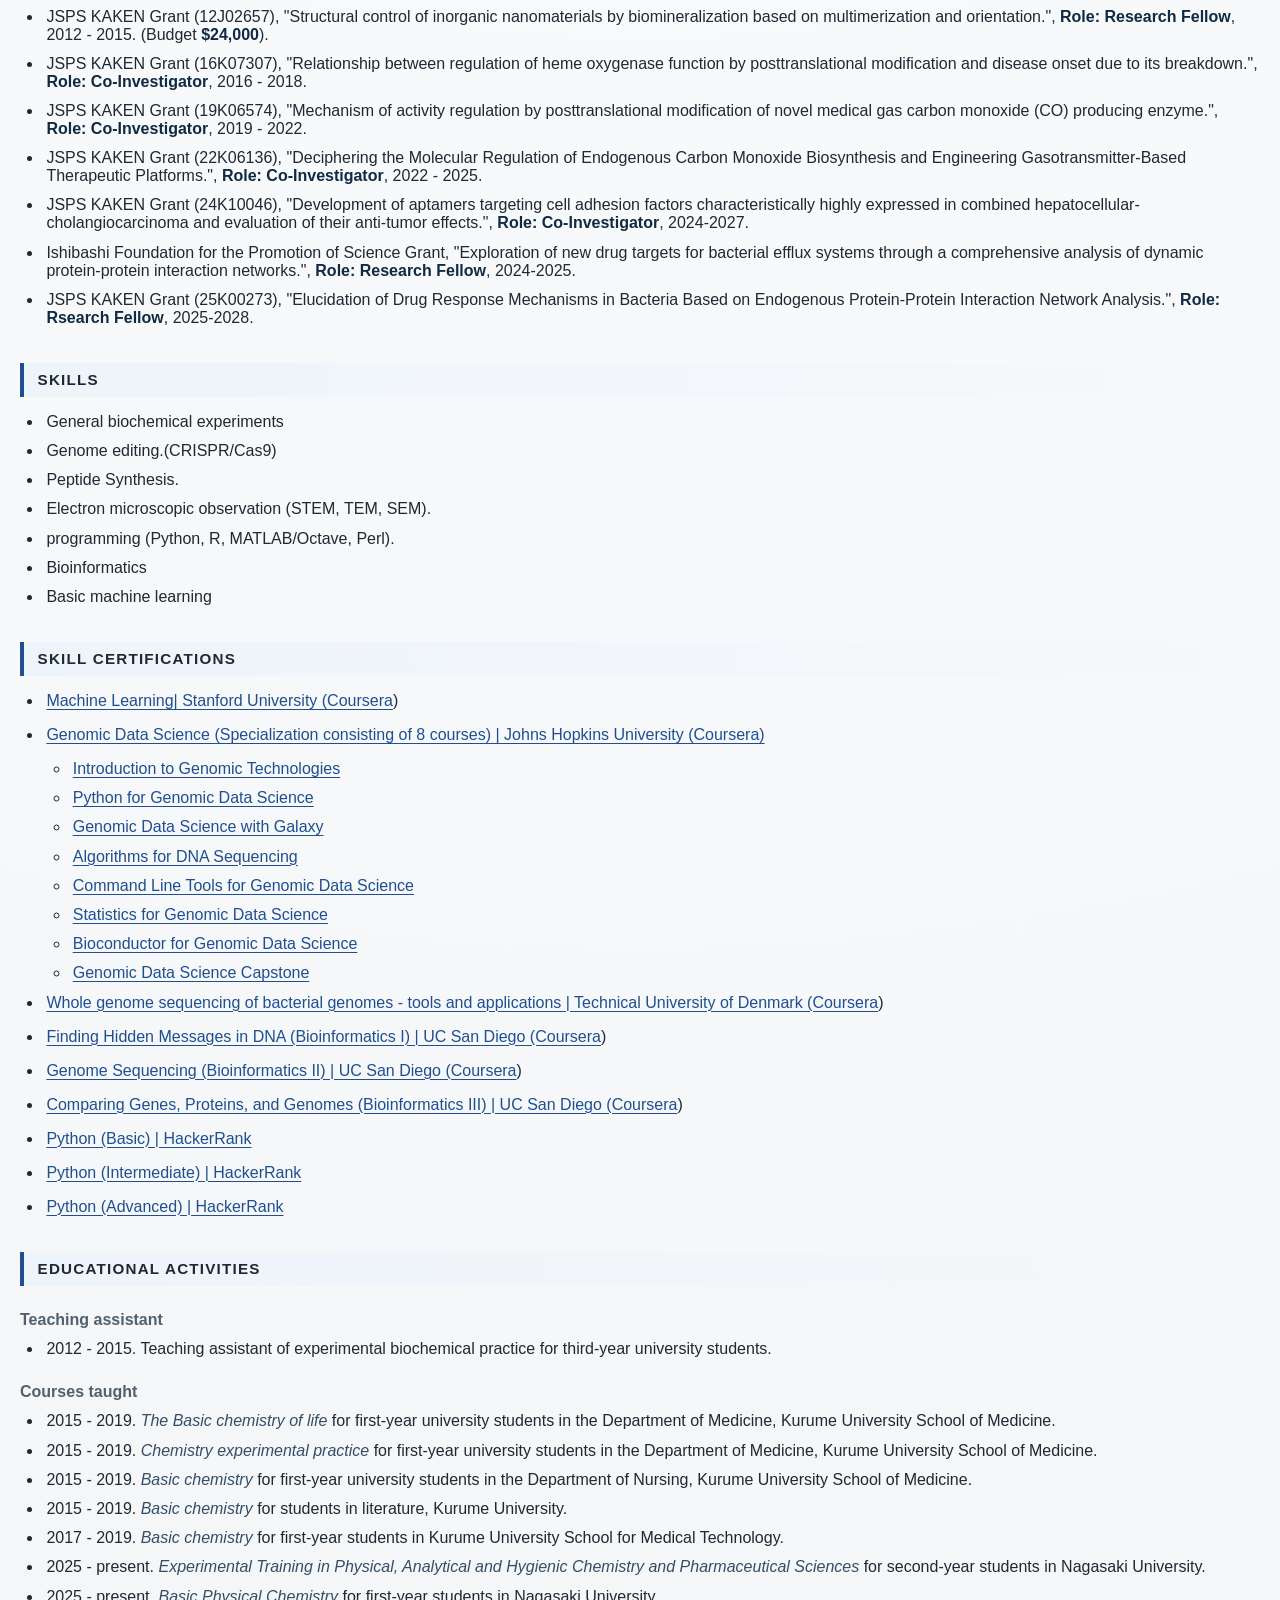
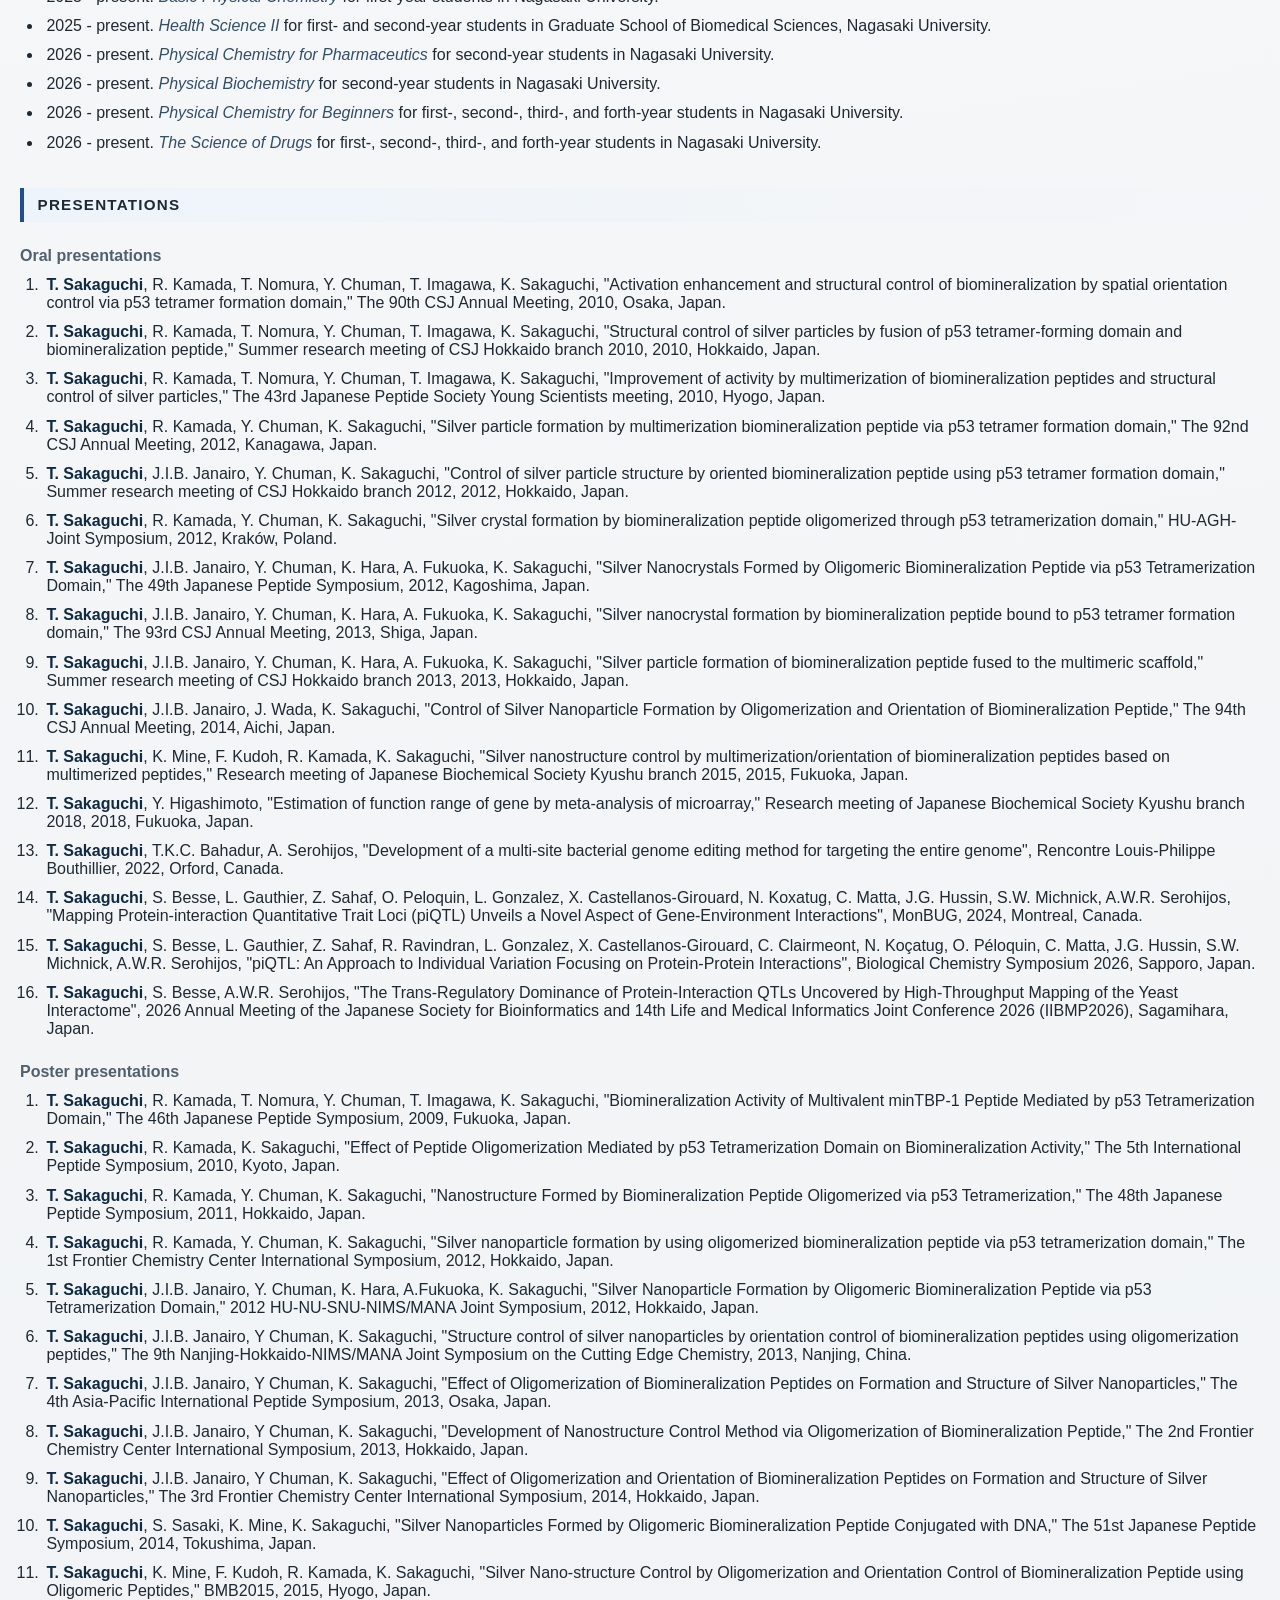
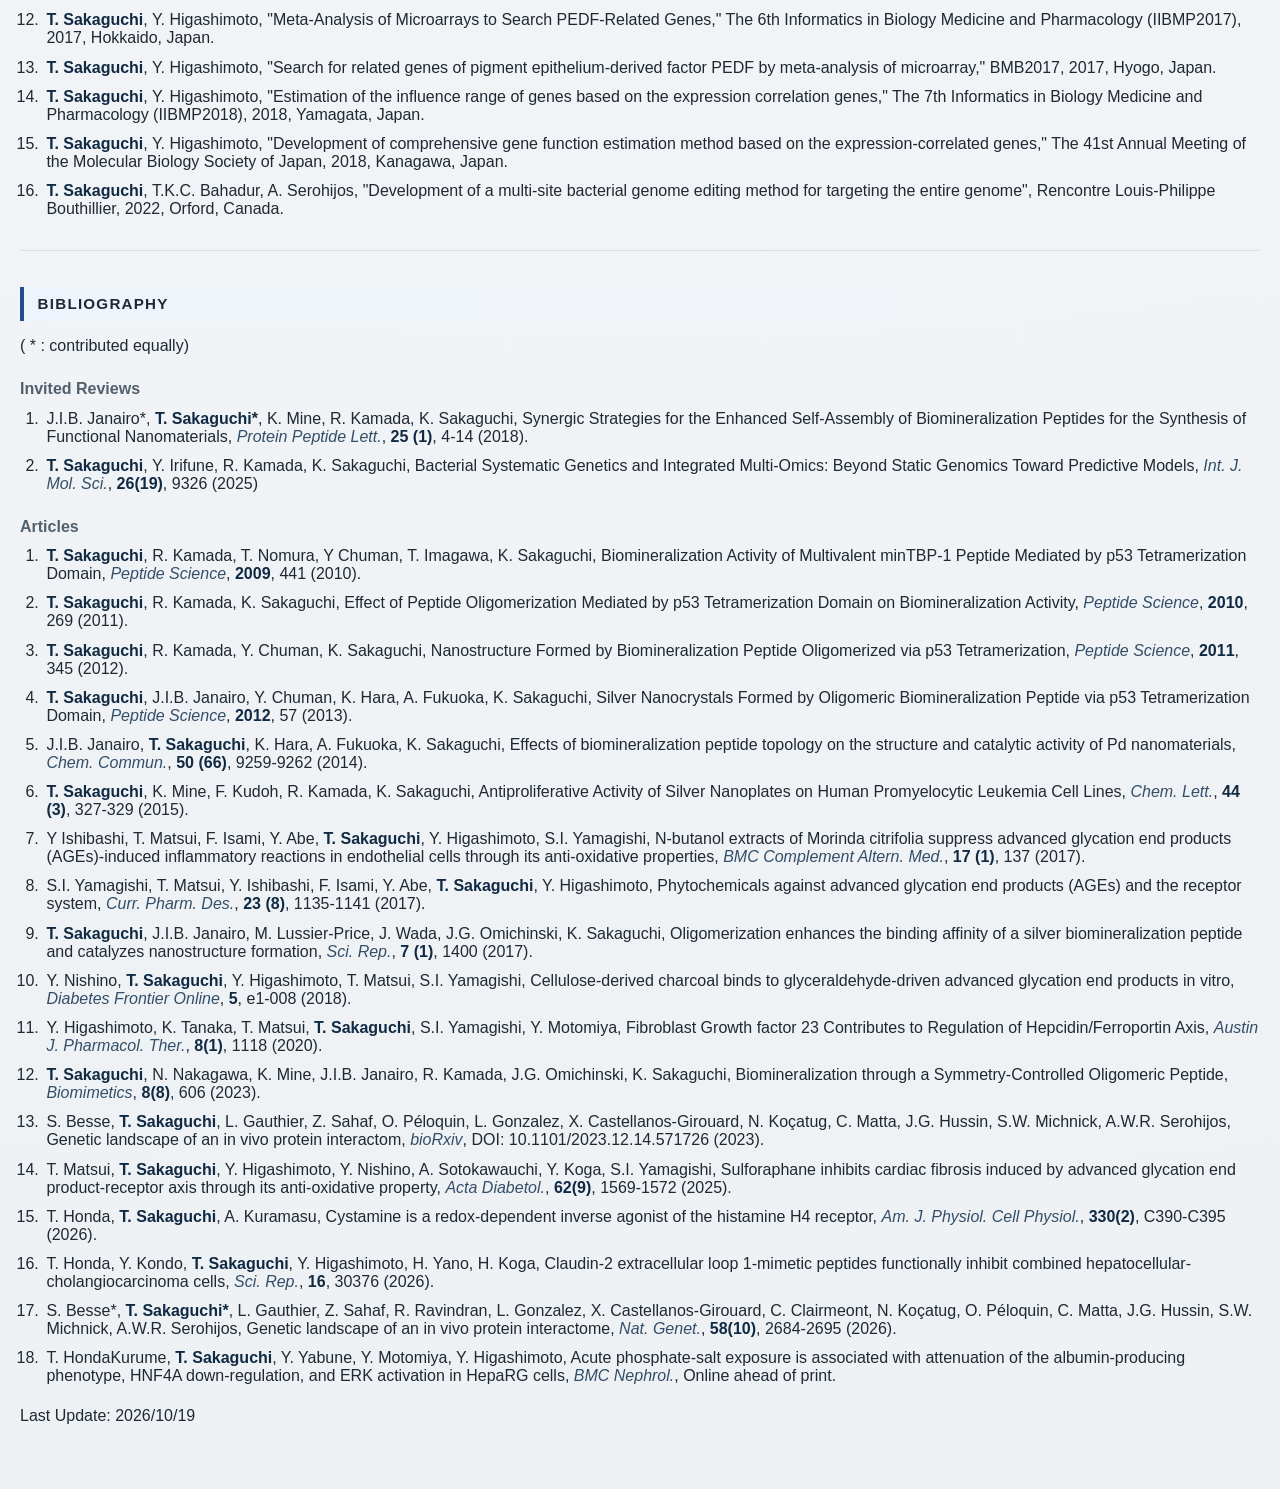
==== commit 68f3b4da: "Auto-update cv.html from CV_Bib.md" ====
--- a/cv.html
+++ b/cv.html
@@ -479,13 +479,13 @@
 Ravindran, L. Gonzalez, X. Castellanos-Girouard, C. Clairmeont, N.
 Koçatug, O. Péloquin, C. Matta, J.G. Hussin, S.W. Michnick, A.W.R.
 Serohijos, Genetic landscape of an in vivo protein interactome, <em>Nat.
-Genet.</em>, Online ahead of print.</li>
+Genet.</em>, <strong>58(10)</strong>, 2684-2695 (2026).</li>
 <li>T. HondaKurume, <strong>T. Sakaguchi</strong>, Y. Yabune, Y.
 Motomiya, Y. Higashimoto, Acute phosphate-salt exposure is associated
 with attenuation of the albumin-producing phenotype, HNF4A
 down-regulation, and ERK activation in HepaRG cells, <em>BMC
 Nephrol.</em>, Online ahead of print.</li>
 </ol>
-<p>Last Update: 2026/10/05</p>
+<p>Last Update: 2026/10/19</p>
 </body>
 </html>
